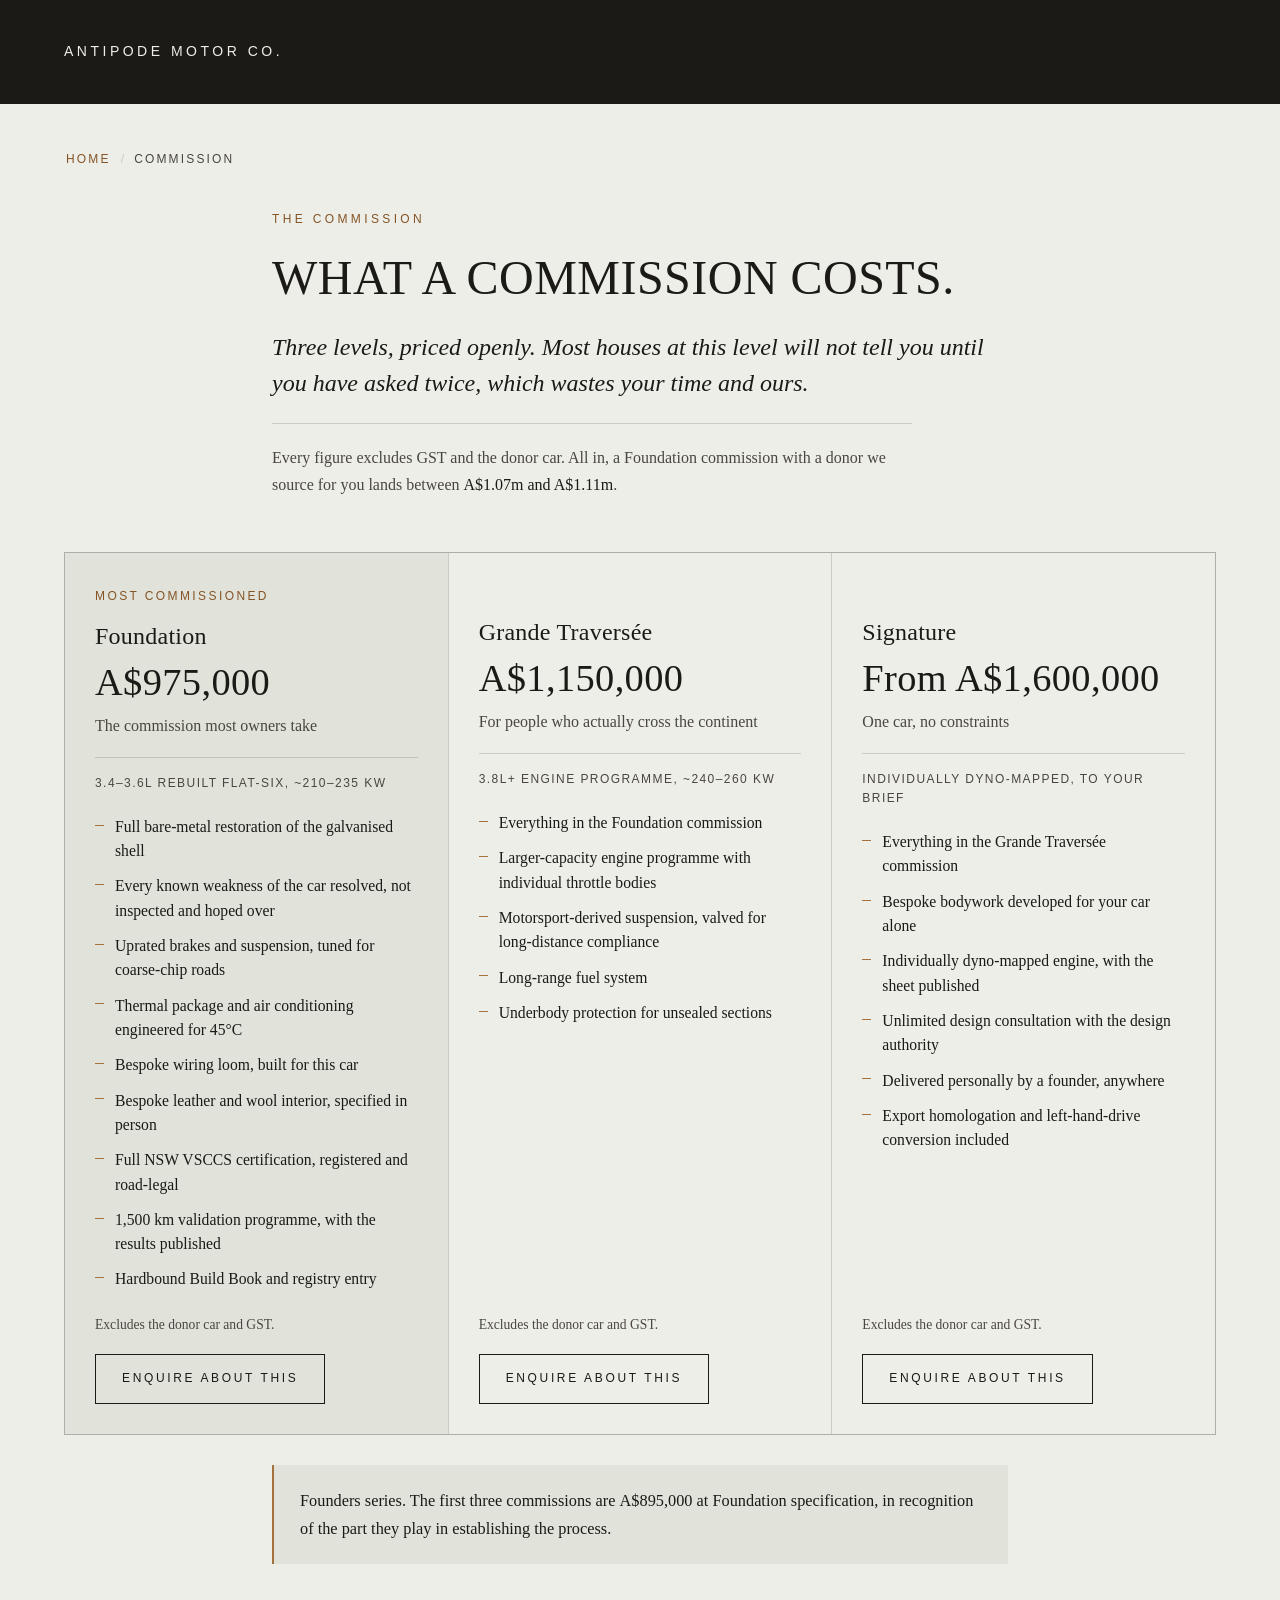
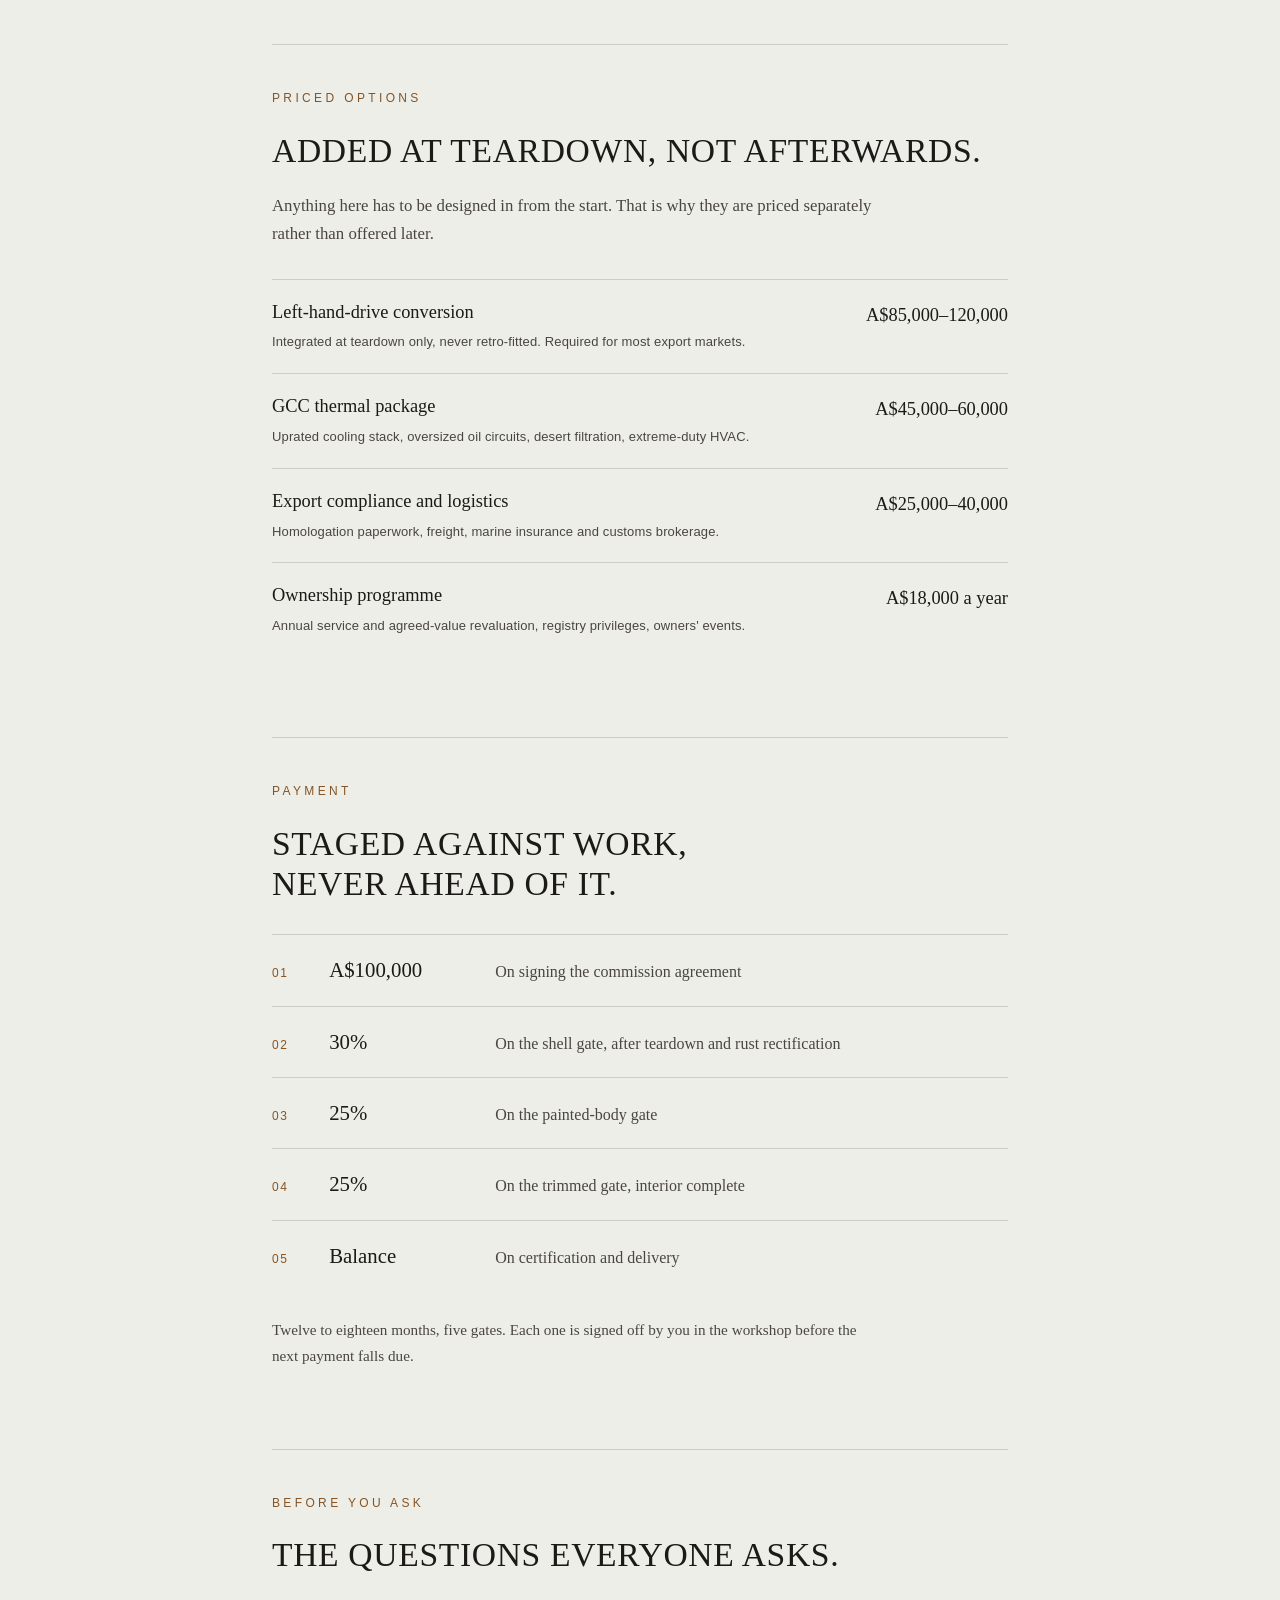
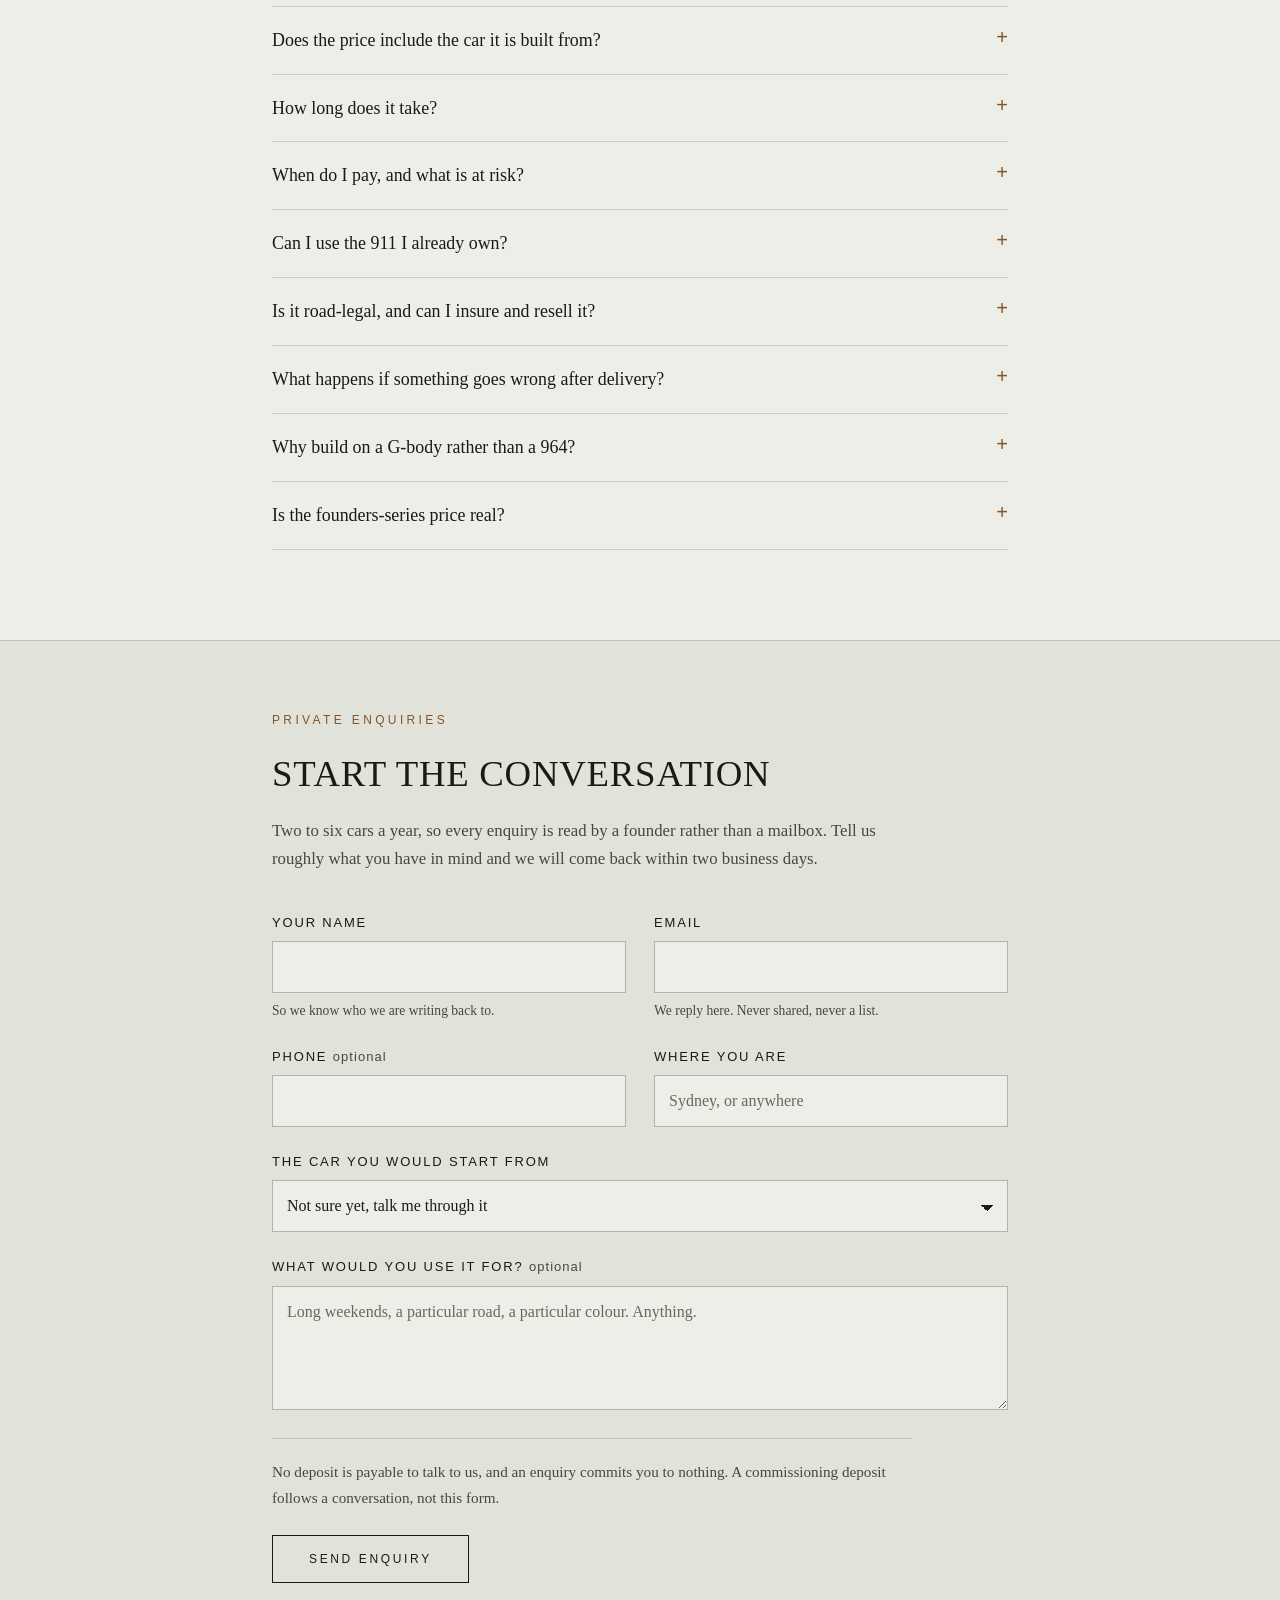
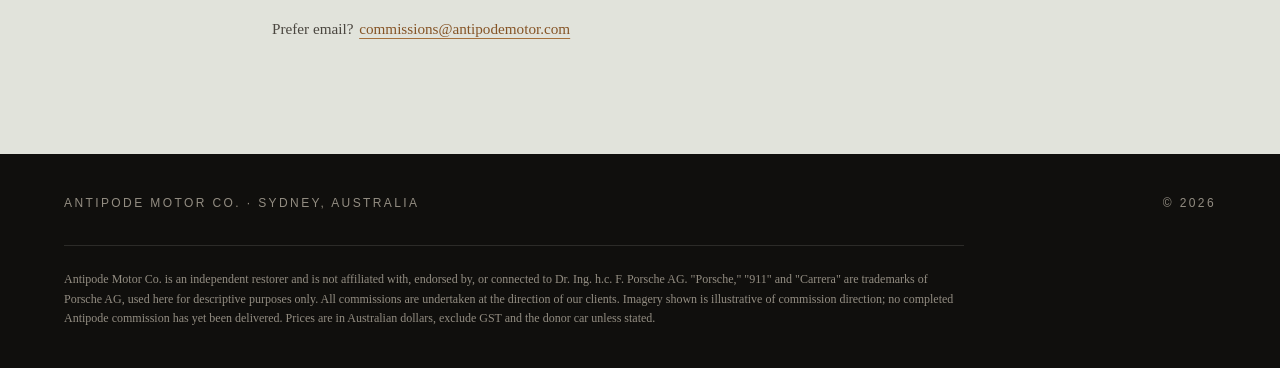
==== web/commission/index.html @ 9c120281 "Publish the full commission ladder and replace the mailto with a real form The plan's rule that "no " ====
<!DOCTYPE html>
<!-- Generated by web/build-pages.py. Edit web/pages_commission.py, not here. -->
<html lang="en-AU">
  <head>
    <meta charset="utf-8" />
    <meta name="viewport" content="width=device-width, initial-scale=1" />
    <title>Commission Pricing, from A$975,000 | Antipode Motor Co.</title>
    <meta name="description" content="What an air-cooled 911 commission costs, in full: three levels from A$975,000 to A$1.6m ex-donor, priced options, payment stages and timeline." />
    <link rel="canonical" href="/commission/" />
    <meta name="theme-color" content="#edeee8" />

    <meta property="og:type" content="article" />
    <meta property="og:site_name" content="Antipode Motor Co." />
    <meta property="og:locale" content="en_AU" />
    <meta property="og:title" content="What an Antipode commission costs" />
    <meta property="og:description" content="What an air-cooled 911 commission costs, in full: three levels from A$975,000 to A$1.6m ex-donor, priced options, payment stages and timeline." />
    <meta property="og:image" content="/assets/og/antipode-og.jpg" />
    <meta property="og:image:width" content="1200" />
    <meta property="og:image:height" content="630" />
    <meta name="twitter:card" content="summary_large_image" />
    <meta name="twitter:title" content="What an Antipode commission costs" />
    <meta name="twitter:description" content="What an air-cooled 911 commission costs, in full: three levels from A$975,000 to A$1.6m ex-donor, priced options, payment stages and timeline." />
    <meta name="twitter:image" content="/assets/og/antipode-og.jpg" />
    <link
      rel="icon"
      href="data:image/svg+xml,%3Csvg xmlns='http://www.w3.org/2000/svg' viewBox='0 0 32 32'%3E%3Crect width='32' height='32' fill='%231c1a17'/%3E%3Ccircle cx='16' cy='16' r='7' fill='none' stroke='%23a5713d' stroke-width='2.5'/%3E%3Ccircle cx='16' cy='16' r='2' fill='%23f4f1ea'/%3E%3C/svg%3E"
    />
    <link rel="stylesheet" href="../styles.css" />

    <script type="application/ld+json">
      {
        "@context": "https://schema.org",
        "@type": "FAQPage",
        "mainEntity": [
          {
            "@type": "Question",
            "name": "Does the price include the car it is built from?",
            "acceptedAnswer": { "@type": "Answer", "text": "No, and that is deliberate. The donor is bought in your name with your funds held in escrow and the title passes directly to you, so it never sits on our balance sheet. Budget A$90,000 to A$130,000. All in, a Foundation commission with a donor we source lands between A$1.07m and A$1.11m." }
          },
          {
            "@type": "Question",
            "name": "How long does it take?",
            "acceptedAnswer": { "@type": "Answer", "text": "Twelve to eighteen months from the commission agreement, in five stages with a signed gate at the end of each. Most of that is not assembly. It is the fabrication and engineering months, and the validation programme at the end." }
          },
          {
            "@type": "Question",
            "name": "When do I pay, and what is at risk?",
            "acceptedAnswer": { "@type": "Answer", "text": "A A$100,000 commissioning deposit on signing, then staged against milestones you sign off in the workshop. Never ahead of the work. Nothing is payable to have a conversation, and an enquiry commits you to nothing." }
          },
          {
            "@type": "Question",
            "name": "Can I use the 911 I already own?",
            "acceptedAnswer": { "@type": "Answer", "text": "Usually, and about sixty per cent of commissions start that way. We assess it against a 140-point checklist first, and the licensed certifier countersigns the inspection before anyone commits money. If the shell is beyond our rust threshold we will say so, and we will not build on it." }
          },
          {
            "@type": "Question",
            "name": "Is it road-legal, and can I insure and resell it?",
            "acceptedAnswer": { "@type": "Answer", "text": "Yes. Every car is certified under the NSW Vehicle Safety Compliance Certification Scheme by a licensed certifier, on its original shell and VIN. The certification file, dyno sheets and validation record are bound into the Build Book, which is what an insurer or a future buyer actually wants to see." }
          },
          {
            "@type": "Question",
            "name": "What happens if something goes wrong after delivery?",
            "acceptedAnswer": { "@type": "Answer", "text": "We rectify it. Australian Consumer Law guarantees cannot be contracted out of and we do not try to. Beyond that we run a service-campaign policy: if a fault turns out to be systemic across the registry, every affected car is corrected without argument." }
          },
          {
            "@type": "Question",
            "name": "Why build on a G-body rather than a 964?",
            "acceptedAnswer": { "@type": "Answer", "text": "The shell is galvanised, the supply is deep enough that we can reject cars instead of compromising, and every weakness it has is documented with a known fix. The long answer is in the Journal." }
          },
          {
            "@type": "Question",
            "name": "Is the founders-series price real?",
            "acceptedAnswer": { "@type": "Answer", "text": "Yes, for the first three commissions only, at Foundation specification. It is A$895,000 rather than A$975,000, and it reflects the part those cars play in establishing the process." }
          }
        ]
      }
    </script>
  </head>
  <body>
    <a class="skip" href="#pricing">Skip to content</a>

    <nav class="nav-solid" aria-label="Primary">
      <a class="wordmark" href="../">Antipode Motor Co.</a>
      <details class="menu">
        <summary>Menu</summary>
        <ul>
          <li><a href="../#philosophy">Philosophy</a></li>
          <li><a href="../#car">The Car</a></li>
          <li><a href="../#build">The Build</a></li>
          <li><a href="./">Journal</a></li>
          <li><a href="../commission/" aria-current="page">Commission</a></li>
        </ul>
      </details>
    </nav>

    <p class="breadcrumb"><a href="../">Home</a><span>/</span>Commission</p>

    <main id="pricing">
      <div class="listing">
        <div class="listing-head">
          <p class="eyebrow-2">The Commission</p>
          <h1>What a commission costs.</h1>
          <p class="standfirst">
            Three levels, priced openly. Most houses at this level will not tell you
            until you have asked twice, which wastes your time and ours.
          </p>
          <p class="listing-note">
            Every figure excludes GST and the donor car. All in, a Foundation
            commission with a donor we source for you lands between
            <b>A$1.07m and A$1.11m</b>.
          </p>
        </div>

        <div class="wrap-wide">
          <div class="tiers">
          <article class="tier tier--featured">
            <p class="tier-badge">Most commissioned</p>
            <h2 class="tier-name">Foundation</h2>
            <p class="tier-price">A$975,000</p>
            <p class="tier-sub">The commission most owners take</p>
            <p class="tier-engine">3.4&ndash;3.6L rebuilt flat-six, ~210&ndash;235 kW</p>
            <ul class="tier-list">
              <li>Full bare-metal restoration of the galvanised shell</li>
              <li>Every known weakness of the car resolved, not inspected and hoped over</li>
              <li>Uprated brakes and suspension, tuned for coarse-chip roads</li>
              <li>Thermal package and air conditioning engineered for 45&deg;C</li>
              <li>Bespoke wiring loom, built for this car</li>
              <li>Bespoke leather and wool interior, specified in person</li>
              <li>Full NSW VSCCS certification, registered and road-legal</li>
              <li>1,500 km validation programme, with the results published</li>
              <li>Hardbound Build Book and registry entry</li>
            </ul>
            <p class="tier-foot">Excludes the donor car and GST.</p>
            <a class="btn btn-dark tier-cta" href="#enquire">Enquire about this</a>
          </article>
          <article class="tier">
            <h2 class="tier-name">Grande Travers&eacute;e</h2>
            <p class="tier-price">A$1,150,000</p>
            <p class="tier-sub">For people who actually cross the continent</p>
            <p class="tier-engine">3.8L+ engine programme, ~240&ndash;260 kW</p>
            <ul class="tier-list">
              <li>Everything in the Foundation commission</li>
              <li>Larger-capacity engine programme with individual throttle bodies</li>
              <li>Motorsport-derived suspension, valved for long-distance compliance</li>
              <li>Long-range fuel system</li>
              <li>Underbody protection for unsealed sections</li>
            </ul>
            <p class="tier-foot">Excludes the donor car and GST.</p>
            <a class="btn btn-dark tier-cta" href="#enquire">Enquire about this</a>
          </article>
          <article class="tier">
            <h2 class="tier-name">Signature</h2>
            <p class="tier-price">From A$1,600,000</p>
            <p class="tier-sub">One car, no constraints</p>
            <p class="tier-engine">Individually dyno-mapped, to your brief</p>
            <ul class="tier-list">
              <li>Everything in the Grande Travers&eacute;e commission</li>
              <li>Bespoke bodywork developed for your car alone</li>
              <li>Individually dyno-mapped engine, with the sheet published</li>
              <li>Unlimited design consultation with the design authority</li>
              <li>Delivered personally by a founder, anywhere</li>
              <li>Export homologation and left-hand-drive conversion included</li>
            </ul>
            <p class="tier-foot">Excludes the donor car and GST.</p>
            <a class="btn btn-dark tier-cta" href="#enquire">Enquire about this</a>
          </article>
          </div>
        </div>

        <p class="founders-note">
          <b>Founders series.</b> The first three commissions are
          <b>A$895,000</b> at Foundation specification, in recognition of the part
          they play in establishing the process.
        </p>

        <section class="block">
          <p class="eyebrow-2">Priced options</p>
          <h2>Added at teardown, not afterwards.</h2>
          <p class="block-lede">
            Anything here has to be designed in from the start. That is why they
            are priced separately rather than offered later.
          </p>
          <dl class="terms-dl">
            <div>
              <dt>Left-hand-drive conversion<span class="opt-note">Integrated at teardown only, never retro-fitted. Required for most export markets.</span></dt>
              <dd>A$85,000&ndash;120,000</dd>
            </div>
            <div>
              <dt>GCC thermal package<span class="opt-note">Uprated cooling stack, oversized oil circuits, desert filtration, extreme-duty HVAC.</span></dt>
              <dd>A$45,000&ndash;60,000</dd>
            </div>
            <div>
              <dt>Export compliance and logistics<span class="opt-note">Homologation paperwork, freight, marine insurance and customs brokerage.</span></dt>
              <dd>A$25,000&ndash;40,000</dd>
            </div>
            <div>
              <dt>Ownership programme<span class="opt-note">Annual service and agreed-value revaluation, registry privileges, owners' events.</span></dt>
              <dd>A$18,000 a year</dd>
            </div>
          </dl>
        </section>

        <section class="block">
          <p class="eyebrow-2">Payment</p>
          <h2>Staged against work, never ahead of it.</h2>
          <ol class="pay-steps">
            <li><span class="pay-amt">A$100,000</span><span class="pay-when">On signing the commission agreement</span></li>
            <li><span class="pay-amt">30%</span><span class="pay-when">On the shell gate, after teardown and rust rectification</span></li>
            <li><span class="pay-amt">25%</span><span class="pay-when">On the painted-body gate</span></li>
            <li><span class="pay-amt">25%</span><span class="pay-when">On the trimmed gate, interior complete</span></li>
            <li><span class="pay-amt">Balance</span><span class="pay-when">On certification and delivery</span></li>
          </ol>
          <p class="block-note">
            Twelve to eighteen months, five gates. Each one is signed off by you
            in the workshop before the next payment falls due.
          </p>
        </section>

        <section class="block" id="faq">
          <p class="eyebrow-2">Before you ask</p>
          <h2>The questions everyone asks.</h2>
          <details class="faq">
            <summary>Does the price include the car it is built from?</summary>
            <div class="faq-body"><p>No, and that is deliberate. The donor is bought in your name with your funds held in escrow and the title passes directly to you, so it never sits on our balance sheet. Budget A$90,000 to A$130,000. All in, a Foundation commission with a donor we source lands between A$1.07m and A$1.11m.</p></div>
          </details>
          <details class="faq">
            <summary>How long does it take?</summary>
            <div class="faq-body"><p>Twelve to eighteen months from the commission agreement, in five stages with a signed gate at the end of each. Most of that is not assembly. It is the fabrication and engineering months, and the validation programme at the end.</p></div>
          </details>
          <details class="faq">
            <summary>When do I pay, and what is at risk?</summary>
            <div class="faq-body"><p>A A$100,000 commissioning deposit on signing, then staged against milestones you sign off in the workshop. Never ahead of the work. Nothing is payable to have a conversation, and an enquiry commits you to nothing.</p></div>
          </details>
          <details class="faq">
            <summary>Can I use the 911 I already own?</summary>
            <div class="faq-body"><p>Usually, and about sixty per cent of commissions start that way. We assess it against a 140-point checklist first, and the licensed certifier countersigns the inspection before anyone commits money. If the shell is beyond our rust threshold we will say so, and we will not build on it.</p></div>
          </details>
          <details class="faq">
            <summary>Is it road-legal, and can I insure and resell it?</summary>
            <div class="faq-body"><p>Yes. Every car is certified under the NSW Vehicle Safety Compliance Certification Scheme by a licensed certifier, on its original shell and VIN. The certification file, dyno sheets and validation record are bound into the Build Book, which is what an insurer or a future buyer actually wants to see.</p></div>
          </details>
          <details class="faq">
            <summary>What happens if something goes wrong after delivery?</summary>
            <div class="faq-body"><p>We rectify it. Australian Consumer Law guarantees cannot be contracted out of and we do not try to. Beyond that we run a service-campaign policy: if a fault turns out to be systemic across the registry, every affected car is corrected without argument.</p></div>
          </details>
          <details class="faq">
            <summary>Why build on a G-body rather than a 964?</summary>
            <div class="faq-body"><p>The shell is galvanised, the supply is deep enough that we can reject cars instead of compromising, and every weakness it has is documented with a known fix. The long answer is in the Journal.</p></div>
          </details>
          <details class="faq">
            <summary>Is the founders-series price real?</summary>
            <div class="faq-body"><p>Yes, for the first three commissions only, at Foundation specification. It is A$895,000 rather than A$975,000, and it reflects the part those cars play in establishing the process.</p></div>
          </details>
        </section>
      </div>

      <section class="enquiry-block" id="enquire">
        <div class="enquiry-inner">
          <p class="eyebrow-2">Private Enquiries</p>
          <h2>Start the conversation</h2>
          <p class="enquiry-lede">
            Two to six cars a year, so every enquiry is read by a founder rather
            than a mailbox. Tell us roughly what you have in mind and we will come
            back within two business days.
          </p>

          <form class="enquiry" method="post" action="#" novalidate>
            <div class="field">
              <label for="name">Your name</label>
              <input id="name" name="name" type="text" autocomplete="name" required
                     aria-describedby="name-hint" />
              <p class="hint" id="name-hint">So we know who we are writing back to.</p>
            </div>
            <div class="field">
              <label for="email">Email</label>
              <input id="email" name="email" type="email" autocomplete="email"
                     required aria-describedby="email-hint" />
              <p class="hint" id="email-hint">We reply here. Never shared, never a list.</p>
            </div>
            <div class="field">
              <label for="phone">Phone <span class="opt">optional</span></label>
              <input id="phone" name="phone" type="tel" autocomplete="tel" />
            </div>
            <div class="field">
              <label for="city">Where you are</label>
              <input id="city" name="city" type="text" autocomplete="address-level2"
                     placeholder="Sydney, or anywhere" />
            </div>
            <div class="field field--wide">
              <label for="donor">The car you would start from</label>
              <select id="donor" name="donor">
                <option value="undecided">Not sure yet, talk me through it</option>
                <option value="own">I already own a 911 to build on</option>
                <option value="source">I would like you to find one</option>
                <option value="looking">I am still deciding whether to commission</option>
              </select>
            </div>
            <div class="field field--wide">
              <label for="message">
                What would you use it for? <span class="opt">optional</span>
              </label>
              <textarea id="message" name="message" rows="4"
                        placeholder="Long weekends, a particular road, a particular colour. Anything."></textarea>
            </div>
            <p class="field--wide form-note">
              No deposit is payable to talk to us, and an enquiry commits you to
              nothing. A commissioning deposit follows a conversation, not this form.
            </p>
            <div class="field--wide">
              <button class="btn btn-dark" type="submit">Send enquiry</button>
              <p class="alt-contact">
                Prefer email? <a href="mailto:commissions@antipodemotor.com">commissions@antipodemotor.com</a>
              </p>
            </div>
          </form>
        </div>
      </section>
    </main>

    <footer>
      <div class="footer-top">
        <span>Antipode Motor Co. &middot; Sydney, Australia</span>
        <span>&copy; 2026</span>
      </div>
      <p class="disclaimer">Antipode Motor Co. is an independent restorer and is not affiliated with, endorsed by, or connected to Dr. Ing. h.c. F. Porsche AG. &quot;Porsche,&quot; &quot;911&quot; and &quot;Carrera&quot; are trademarks of Porsche AG, used here for descriptive purposes only. All commissions are undertaken at the direction of our clients. Imagery shown is illustrative of commission direction; no completed Antipode commission has yet been delivered. Prices are in Australian dollars, exclude GST and the donor car unless stated.</p>
    </footer>
  </body>
</html>
---- web/styles.css ----
/* ==========================================================================
   Antipode Motor Co. — brand site
   Creative direction: cinematic and editorial. Paper ground, ink text, a single
   ochre rule. No spec sheets, no price tables, no transactional language.
   Serif throughout for reading, grotesque for labels only.
   No external fonts, no frameworks, no carousels.

   Extracted from the inline <style> in the supplied direction, with responsive,
   accessibility and motion handling added. Design values are unchanged.
   ========================================================================== */

:root {
  --ink: #1c1a17;          /* unchanged */
  --ochre: #a5713d;        /* unchanged: rules, graphics, non-text marks */

  /* Ground moved off warm cream to a cooler bone. Same value family, the
     yellow pulled out and a faint green-grey left in its place, so the warm
     ochre now sits against a cool neutral instead of disappearing into it.
     Warmer-stone alternative, if that direction is preferred instead:
       --paper: #EFE9DF;  --stone: #E4DCCE; */
  --paper: #edeee8;
  --stone: #e1e3db;

  /* Ochre fails WCAG AA as text on either ground (3.7:1 at 12px). This is the
     same hue carried darker, for text only. Measured 5.46:1 on paper,
     4.92:1 on stone. The brand ochre above is untouched and still carries
     every rule and graphic mark, which are exempt. */
  --ochre-ink: #855426;

  --eucalyptus: #31473b;
  --line: rgba(28, 26, 23, 0.16);
  --muted: #4a463f;

  --serif: Georgia, "Iowan Old Style", "Times New Roman", serif;
  --grotesque: "Helvetica Neue", -apple-system, BlinkMacSystemFont, Arial,
    sans-serif;

  --gutter: 5vw;
}

* {
  margin: 0;
  padding: 0;
  box-sizing: border-box;
}

html {
  -webkit-text-size-adjust: 100%;
}

@media (prefers-reduced-motion: no-preference) {
  html {
    scroll-behavior: smooth;
  }
}

body {
  font-family: var(--serif);
  background: var(--paper);
  color: var(--ink);
  line-height: 1.65;
  overflow-x: hidden;
}

img {
  display: block;
  max-width: 100%;
}

/* Keyboard users first. */
.skip {
  position: absolute;
  left: -9999px;
  top: 0;
  z-index: 100;
  background: var(--ink);
  color: var(--paper);
  padding: 0.75rem 1.25rem;
  font-family: var(--grotesque);
  font-size: 13px;
  letter-spacing: 0.08em;
}

.skip:focus {
  left: 16px;
  top: 16px;
}

:where(a, button, input, select, textarea):focus-visible {
  outline: 2px solid var(--ochre);
  outline-offset: 3px;
}

/* --- Nav ---------------------------------------------------------------- */

nav {
  position: absolute;
  top: 0;
  left: 0;
  right: 0;
  z-index: 50;
  display: flex;
  justify-content: space-between;
  align-items: center;
  gap: 24px;
  padding: 30px var(--gutter);
  background: linear-gradient(to bottom, rgba(20, 18, 15, 0.6), transparent);
}

.wordmark {
  color: #f4f1ea;
  letter-spacing: 0.25em;
  font-size: 14px;
  text-transform: uppercase;
  font-family: var(--grotesque);
  text-decoration: none;
  white-space: nowrap;
  display: inline-flex;
  align-items: center;
  min-height: 44px;
}

nav ul {
  display: flex;
  gap: 20px;                 /* was 32; the difference moves into link padding
                                so short labels still clear 44px of target */
  list-style: none;
}

nav a {
  color: #f4f1ea;
  text-decoration: none;
  font-size: 12px;
  letter-spacing: 0.2em;
  text-transform: uppercase;
  font-family: var(--grotesque);
  transition: opacity 0.3s;
}

nav ul a {
  display: inline-flex;
  align-items: center;
  justify-content: center;
  min-height: 44px;          /* the label stays 12px; the target does not */
  min-width: 44px;           /* "The Car" is only 33px of text */
  padding: 0 6px;
}

nav a:hover {
  opacity: 0.7;
}

/* Desktop: the disclosure is invisible plumbing and the list sits inline. */
.menu > summary {
  display: none;
}

.menu > ul {
  display: flex;
}

/* Phone and small tablet: the list becomes a real menu behind a labelled
   control. Previously it was display:none, i.e. no navigation at all. */
@media (max-width: 46rem) {
  .menu {
    position: relative;
  }

  .menu > summary {
    display: inline-flex;
    align-items: center;
    min-height: 44px;
    padding: 0 2px;
    color: #f4f1ea;
    font-family: var(--grotesque);
    font-size: 12px;
    letter-spacing: 0.2em;
    text-transform: uppercase;
    cursor: pointer;
    list-style: none;
  }

  .menu > summary::-webkit-details-marker {
    display: none;
  }

  .menu > summary::after {
    content: "";
    width: 7px;
    height: 7px;
    margin-left: 10px;
    border-right: 1px solid currentColor;
    border-bottom: 1px solid currentColor;
    transform: rotate(45deg) translateY(-2px);
  }

  .menu[open] > summary::after {
    transform: rotate(-135deg) translateY(-2px);
  }

  .menu > ul {
    position: absolute;
    right: 0;
    top: calc(100% + 10px);
    flex-direction: column;
    gap: 0;
    min-width: 12rem;
    padding: 6px 0;
    background: rgba(16, 15, 13, 0.96);
    border: 1px solid rgba(244, 241, 234, 0.16);
  }

  .menu > ul a {
    display: flex;
    align-items: center;
    min-height: 48px;
    padding: 0 20px;
    width: 100%;
  }

  .menu > ul li + li a {
    border-top: 1px solid rgba(244, 241, 234, 0.1);
  }
}

/* --- Hero --------------------------------------------------------------- */

.hero {
  position: relative;
  min-height: min(100svh, 900px);
  display: flex;
  align-items: center;
  isolation: isolate;
}

.hero picture,
.hero img {
  position: absolute;
  inset: 0;
  width: 100%;
  height: 100%;
  z-index: -2;
}

.hero img {
  object-fit: cover;
  object-position: center 60%;
}

/* Bottom gradient as supplied, plus a soft left wash. Hero images get swapped;
   the wash means the copy keeps its contrast whichever one is in place. */
.hero::after {
  content: "";
  position: absolute;
  inset: 0;
  z-index: -1;
  background: linear-gradient(
      to top,
      rgba(15, 13, 10, 0.85),
      rgba(15, 13, 10, 0.1) 60%
    ),
    linear-gradient(
      to right,
      rgba(15, 13, 10, 0.5) 0%,
      rgba(15, 13, 10, 0.12) 42%,
      transparent 70%
    );
}

.hero-copy .eyebrow,
.hero-copy h1,
.hero-copy p {
  text-shadow: 0 1px 16px rgba(15, 13, 10, 0.55);
}

.hero-copy {
  position: relative;
  z-index: 2;
  padding: 0 var(--gutter);
  color: #f4f1ea;
  max-width: 800px;
  margin-top: 15vh;
}

.eyebrow {
  font-family: var(--grotesque);
  font-size: 12px;
  letter-spacing: 0.28em;
  text-transform: uppercase;
  color: #e2d4b4;            /* lifted for contrast over the hero photograph */
  margin-bottom: 24px;
}

h1 {
  font-size: clamp(38px, 5vw, 64px);
  line-height: 1.1;
  font-weight: 400;
  letter-spacing: 0.02em;
  text-wrap: balance;
}

h2 {
  font-size: clamp(28px, 4vw, 42px);
  font-weight: 400;
  line-height: 1.2;
  letter-spacing: 0.02em;
  text-transform: uppercase;
  text-wrap: balance;
}

h3 {
  font-size: 20px;
  font-weight: 400;
  margin-bottom: 12px;
}

.hero-copy p {
  margin-top: 24px;
  font-size: 20px;
  color: #efe8da;
  max-width: 580px;
}

/* --- Buttons ------------------------------------------------------------ */

.btn {
  display: inline-block;
  margin-top: 40px;
  padding: 16px 36px;
  border: 1px solid rgba(244, 241, 234, 0.6);
  color: #f4f1ea;
  text-decoration: none;
  font-family: var(--grotesque);
  font-size: 12px;
  letter-spacing: 0.22em;
  text-transform: uppercase;
  transition: 0.4s ease;
  min-height: 48px;          /* comfortable target on touch */
  display: inline-flex;
  align-items: center;
}

.btn:hover {
  background: #f4f1ea;
  color: var(--ink);
}

.btn.btn-dark {
  border-color: var(--ink);
  color: var(--ink);
}

.btn.btn-dark:hover {
  background: var(--ink);
  color: var(--paper);
}

/* --- Sections ----------------------------------------------------------- */

section {
  padding: 120px var(--gutter);
}

.wrap {
  max-width: 1200px;
  margin: 0 auto;
}

@media (max-width: 40rem) {
  section {
    padding: 80px var(--gutter);
  }
  /* A fixed 70vh crop on a 16:9 render squeezes the car into a letterbox on a
     phone. Aspect ratio keeps the composition intact instead. */
  .full-image {
    height: auto;
    aspect-ratio: 16 / 10;
  }
  .gallery,
  .details-grid,
  .gallery figcaption {
    left: 14px;
    bottom: 14px;
  }
  .hero-copy {
    margin-top: 0;
  }
  .hero {
    align-items: flex-end;
    padding-bottom: 12vh;
  }
  .hero-copy p {
    font-size: 18px;
  }
  .btn {
    margin-top: 32px;
    padding: 16px 26px;
  }
}

@media (max-width: 30rem) {
  section {
    padding: 64px var(--gutter);
  }
  .cta-section {
    padding: 96px var(--gutter);
  }
  footer {
    padding: 32px var(--gutter);
  }
}

/* --- Pillars ------------------------------------------------------------ */

/* --- Imagery ------------------------------------------------------------ */

.full-image {
  width: 100%;
  height: 70vh;
  object-fit: cover;
  display: block;
  margin: 0;
}

.gallery {
  display: grid;
  grid-template-columns: repeat(12, 1fr);
  gap: 20px;
  max-width: 1200px;
  margin: 0 auto;
}

.gallery figure {
  position: relative;
  overflow: hidden;
  margin: 0;
}

.gallery img {
  width: 100%;
  height: 100%;
  object-fit: cover;
  display: block;
}

.g-wide {
  grid-column: span 12;
  aspect-ratio: 21 / 9;
}

.g-half {
  grid-column: span 6;
  aspect-ratio: 4 / 3;
}

@media (max-width: 820px) {
  .g-half {
    grid-column: span 12;
  }
  .g-wide {
    aspect-ratio: 16 / 9;
  }
}

.gallery figcaption {
  position: absolute;
  left: 30px;
  bottom: 30px;
  color: #f4f1ea;
  font-family: var(--grotesque);
  font-size: 12px;
  letter-spacing: 0.2em;
  text-transform: uppercase;
  /* Captions sit on photography, so they carry their own scrim rather than
     relying on whatever happens to be behind them. */
  padding: 6px 10px;
  background: rgba(15, 13, 10, 0.55);
  backdrop-filter: blur(2px);
}

.details-grid {
  display: grid;
  grid-template-columns: 7fr 5fr;
  gap: 20px;
  max-width: 1200px;
  margin: 60px auto 0;
}

.details-grid img {
  width: 100%;
  height: 100%;
  object-fit: cover;
  display: block;
  aspect-ratio: 3 / 2;
}

@media (max-width: 820px) {
  .details-grid {
    grid-template-columns: 1fr;
  }
}

/* --- Process ------------------------------------------------------------ */

/* --- Closing CTA -------------------------------------------------------- */

.cta-section {
  background: var(--ink);
  color: var(--paper);
  text-align: center;
  padding: 140px var(--gutter);
}

.cta-section h2 {
  color: var(--paper);
}

/* --- Footer ------------------------------------------------------------- */

footer {
  padding: 40px var(--gutter);
  background: #100f0d;
  color: #938d82;            /* was #6a665d: 3.1:1 on the footer ground */
  font-family: var(--grotesque);
  font-size: 12px;
  letter-spacing: 0.2em;
  text-transform: uppercase;
}

.footer-top {
  display: flex;
  justify-content: space-between;
  flex-wrap: wrap;
  gap: 16px;
}

/* The non-affiliation notice is not decorative. It reads in sentence case at a
   legible size, because it has to actually be read. */
.disclaimer {
  margin-top: 32px;
  padding-top: 24px;
  border-top: 1px solid rgba(244, 241, 234, 0.12);
  font-family: var(--serif);
  font-size: 12px;
  line-height: 1.6;
  letter-spacing: 0;
  text-transform: none;
  color: #938d82;
  max-width: 900px;
}

@media print {
  nav,
  .hero picture {
    display: none;
  }
  body {
    background: #fff;
    color: #000;
  }
}

/* --- Copy blocks -------------------------------------------------------- */

/* Cherry-picked from the v4 concept. The copy carries deliberate line breaks as
   part of its rhythm, so it is authored with real newlines and rendered with
   pre-line. This replaces a <br><br> plus empty-span arrangement that needed a
   media query to undo itself on narrow screens. */
.verse {
  margin-top: 34px;
  font-size: clamp(1rem, 0.95rem + 0.3vw, 1.15rem);
  line-height: 1.7;
  color: var(--muted);
  white-space: pre-line;
  max-width: 40rem;
}

.verse strong {
  color: var(--ink);
  font-weight: 400;
}

/* Below the measure the authored breaks fight the natural wrap, so they are
   collapsed and only the blank lines between stanzas survive. */
@media (max-width: 34rem) {
  .verse {
    white-space: normal;
  }
  .verse strong {
    display: block;
    margin-top: 1.1em;
  }
}

.wrap {
  max-width: 52rem;
  margin: 0 auto;
}

.wrap-wide {
  max-width: 75rem;
  margin: 0 auto;
}

.eyebrow-2 {
  font-family: var(--grotesque);
  font-size: 12px;
  font-weight: 500;
  letter-spacing: 0.28em;
  text-transform: uppercase;
  color: var(--ochre-ink);
  margin-bottom: 22px;
}

/* --- Hero, three beats -------------------------------------------------- */

.hero-sub {
  margin-top: 24px;
  font-family: var(--serif);
  font-style: italic;
  font-size: clamp(1.15rem, 1rem + 0.9vw, 1.6rem);
  line-height: 1.35;
  color: #efe9da;
  max-width: 30rem;
}

.hero-body {
  margin-top: 16px;
  font-size: 1rem;
  line-height: 1.7;
  color: #ded8c9;
  max-width: 32rem;
}

.hero-sub,
.hero-body {
  text-shadow: 0 1px 16px rgba(15, 13, 10, 0.55);
}

/* --- Principles --------------------------------------------------------- */

.principles {
  display: grid;
  grid-template-columns: repeat(auto-fit, minmax(17rem, 1fr));
  gap: 1px;
  background: var(--line);
  border: 1px solid var(--line);
  margin-top: 70px;
}

.principle {
  background: var(--paper);
  padding: 42px 34px;
}

.principle h3 {
  font-family: var(--serif);
  font-size: 1.3rem;
  margin-bottom: 12px;
}

.principle p {
  font-size: 0.95rem;
  color: var(--muted);
  line-height: 1.7;
}

/* --- Two-up image pair --------------------------------------------------- */

.two-col {
  display: grid;
  grid-template-columns: 1fr 1fr;
  gap: 20px;
  max-width: 75rem;
  margin: 58px auto 0;
}

.two-col img {
  width: 100%;
  height: 100%;
  object-fit: cover;
  aspect-ratio: 4 / 3;
}

@media (max-width: 820px) {
  .two-col {
    grid-template-columns: 1fr;
    gap: 12px;
  }
  .two-col img {
    aspect-ratio: 16 / 10;
  }
}

/* --- Wide plate inside a section ---------------------------------------- */

.plate-wide {
  width: 100%;
  max-width: 75rem;
  margin: 60px auto 0;
  aspect-ratio: 16 / 8.5;
  object-fit: cover;
}

/* --- Spec band as a definition list ------------------------------------- */

.band {
  display: grid;
  grid-template-columns: repeat(auto-fit, minmax(14rem, 1fr));
  max-width: 68rem;
  margin: 76px auto 0;
  border-top: 1px solid var(--line);
}

.band > div {
  padding: 30px 22px 0;
}

.band dt {
  font-family: var(--grotesque);
  font-size: 12px;
  font-weight: 500;
  letter-spacing: 0.26em;
  text-transform: uppercase;
  margin-bottom: 10px;
}

.band dd {
  margin: 0;
  font-size: 0.95rem;
  color: var(--muted);
}

/* --- Commissioning steps ------------------------------------------------ */

.steps {
  max-width: 52rem;
  margin: 60px auto 0;
  list-style: none;
  padding: 0;
}

.steps li {
  display: grid;
  grid-template-columns: 4rem minmax(9rem, 12rem) minmax(0, 1fr);
  gap: 26px;
  align-items: baseline;
  padding: 24px 0;
  border-bottom: 1px solid var(--line);
}

.steps li:first-child {
  border-top: 1px solid var(--line);
}

.step-n {
  font-family: var(--grotesque);
  font-size: 12px;
  letter-spacing: 0.22em;
  color: var(--ochre-ink);
  font-variant-numeric: tabular-nums;
}

.steps h3 {
  font-family: var(--grotesque);
  font-size: 12px;
  font-weight: 500;
  letter-spacing: 0.22em;
  text-transform: uppercase;
  margin: 0;
}

.steps p {
  font-size: 0.95rem;
  color: var(--muted);
}

@media (max-width: 46rem) {
  .steps li {
    grid-template-columns: 3rem minmax(0, 1fr);
    gap: 6px 18px;
  }
  .steps p {
    grid-column: 2;
  }
}

/* --- Commission terms --------------------------------------------------- */

/* Figures, not a price grid: the plan's client-facing position is one numbered
   commission, so this reads as terms rather than as tiers to choose between. */
.terms {
  max-width: 52rem;
  margin: 84px auto 0;
  padding-top: 44px;
  border-top: 1px solid var(--line);
}

.terms dl {
  margin: 0;
  display: grid;
  gap: 0;
}

.terms dl > div {
  display: grid;
  grid-template-columns: minmax(10rem, 15rem) minmax(0, 1fr);
  gap: 8px 30px;
  padding: 18px 0;
  border-bottom: 1px solid var(--line);
}

.terms dt {
  font-family: var(--grotesque);
  font-size: 12px;
  font-weight: 500;
  letter-spacing: 0.18em;
  text-transform: uppercase;
  color: var(--muted);
  padding-top: 0.3em;
}

.terms dd {
  margin: 0;
  font-size: 1.05rem;
  line-height: 1.6;
}

.terms dd b {
  font-weight: 400;
  font-family: var(--serif);
  font-size: 1.2rem;
  font-variant-numeric: tabular-nums;
}

.terms-note {
  margin-top: 26px;
  font-size: 0.9rem;
  color: var(--muted);
}

@media (max-width: 40rem) {
  .terms dl > div {
    grid-template-columns: minmax(0, 1fr);
    gap: 4px;
  }
}

/* --- Journal ------------------------------------------------------------ */

.journal-grid {
  display: grid;
  grid-template-columns: repeat(auto-fit, minmax(17rem, 1fr));
  gap: 1px;
  background: var(--line);
  border: 1px solid var(--line);
  margin-top: 54px;
}

.j-card {
  background: var(--paper);
  padding: 38px 32px;
  display: flex;
  flex-direction: column;
}

.j-no {
  font-family: var(--grotesque);
  font-size: 12px;
  letter-spacing: 0.26em;
  color: var(--ochre-ink);
  font-variant-numeric: tabular-nums;
}

.j-card :is(h2, h3) {
  font-family: var(--serif);
  font-size: 1.3rem;
  font-weight: 400;
  line-height: 1.3;
  letter-spacing: 0.01em;
  text-transform: none;
  margin: 15px 0 12px;
}

.j-card p {
  font-size: 0.95rem;
  color: var(--muted);
  line-height: 1.7;
}

.j-tag {
  margin-top: auto;
  padding-top: 22px;
  font-family: var(--grotesque);
  font-size: 12px;
  letter-spacing: 0.2em;
  text-transform: uppercase;
  color: var(--muted);
}

/* --- Closing --------------------------------------------------------- */

/* The closing section inverts to ink. .verse sets a dark body colour for the
   light grounds, which would be all but invisible here, so it is re-set rather
   than inherited. Same for the ochre eyebrow, which needs lifting on ink. */
.cta-section .verse {
  margin-inline: auto;
  text-align: center;
  color: #cfc9bc;
}

.cta-section .verse strong {
  color: var(--paper);
}

.cta-section .eyebrow-2 {
  color: #cf8b52;
}

/* ==========================================================================
   Journal — listing and article pages
   Same tokens, same type roles. Nothing new is introduced here; the article
   measure is tighter than the home page's because this is long-form reading.
   ========================================================================== */

/* --- Sub-page header ---------------------------------------------------- */

/* The home page nav sits over a photograph. Journal pages have no hero, so the
   same bar needs its own ground rather than a gradient over nothing. */
.nav-solid {
  position: static;
  background: var(--ink);
}

.nav-solid .wordmark,
.nav-solid nav a,
.nav-solid .menu > summary {
  color: var(--paper);
}

.breadcrumb {
  padding: 34px var(--gutter) 0;
  font-family: var(--grotesque);
  font-size: 12px;
  letter-spacing: 0.18em;
  text-transform: uppercase;
  color: var(--muted);
}

.breadcrumb {
  /* The links inside need 44px of height; the bar keeps its visual weight by
     pulling the extra padding back out again. */
  margin-bottom: -12px;
}

.breadcrumb a {
  color: var(--ochre-ink);
  text-decoration: none;
  border-bottom: 1px solid transparent;
  display: inline-flex;
  align-items: center;
  min-height: 44px;
  padding-inline: 2px;
}

.breadcrumb a:hover {
  border-bottom-color: var(--ochre-ink);
}

.breadcrumb span {
  padding: 0 8px;
  color: var(--line);
}

/* --- Article ------------------------------------------------------------ */

.article {
  padding: 44px var(--gutter) 0;
}

.article-head {
  max-width: 46rem;
  margin: 0 auto;
}

.article-meta {
  display: flex;
  flex-wrap: wrap;
  gap: 10px 18px;
  align-items: baseline;
  font-family: var(--grotesque);
  font-size: 12px;
  font-weight: 500;
  letter-spacing: 0.22em;
  text-transform: uppercase;
  color: var(--ochre-ink);
  margin-bottom: 22px;
}

.article-meta .dot {
  color: var(--muted);
}

.article-meta .read {
  color: var(--muted);
  letter-spacing: 0.16em;
}

.article h1 {
  font-size: clamp(2rem, 1.4rem + 2.4vw, 3.2rem);
  line-height: 1.12;
  letter-spacing: 0;
}

/* The standfirst carries the promise. It is the line that decides whether the
   article gets read, so it sits larger than body and in the serif italic. */
.standfirst {
  margin-top: 24px;
  font-family: var(--serif);
  font-style: italic;
  font-size: clamp(1.2rem, 1.05rem + 0.6vw, 1.5rem);
  line-height: 1.5;
  color: var(--ink);
}

.article-figure {
  max-width: 75rem;
  margin: 48px auto 0;
}

.article-figure img {
  width: 100%;
  aspect-ratio: 16 / 9;
  object-fit: cover;
}

.article-figure figcaption {
  margin-top: 12px;
  font-family: var(--grotesque);
  font-size: 12px;
  letter-spacing: 0.16em;
  text-transform: uppercase;
  color: var(--muted);
}

.article-body {
  max-width: 38rem;
  margin: 0 auto;
  padding-block: 56px 0;
}

.article-body > * + * {
  margin-top: 1.35em;
}

.article-body p {
  font-size: clamp(1.02rem, 0.98rem + 0.2vw, 1.15rem);
  line-height: 1.78;
  color: #302c26;
}

.article-body h2 {
  font-size: clamp(1.5rem, 1.3rem + 0.9vw, 2rem);
  text-transform: none;
  letter-spacing: 0;
  margin-top: 2.4em;
}

.article-body h3 {
  font-family: var(--grotesque);
  font-size: 12px;
  font-weight: 500;
  letter-spacing: 0.22em;
  text-transform: uppercase;
  color: var(--ochre-ink);
  margin-top: 2.2em;
}

.article-body ul,
.article-body ol {
  padding-left: 1.15rem;
  color: #302c26;
}

.article-body li {
  font-size: clamp(1.02rem, 0.98rem + 0.2vw, 1.15rem);
  line-height: 1.7;
  margin-top: 0.6em;
}

.article-body li::marker {
  color: var(--ochre-ink);
}

.article-body strong {
  font-weight: 400;
  border-bottom: 1px solid var(--ochre);
}

.pull {
  margin-top: 2.4em;
  padding-left: 1.4rem;
  border-left: 2px solid var(--ochre);
  font-family: var(--serif);
  font-size: clamp(1.25rem, 1.1rem + 0.7vw, 1.6rem);
  line-height: 1.45;
}

/* --- Fact panel --------------------------------------------------------- */

/* Long-form loses skimmers. The panel gives them the numbers without reading
   the prose, and it is the same definition-list pattern as commission terms. */
.facts {
  margin-top: 2.6em;
  padding: 30px 28px;
  background: var(--stone);
}

.facts .facts-title {
  font-family: var(--grotesque);
  font-size: 12px;
  font-weight: 500;
  letter-spacing: 0.22em;
  text-transform: uppercase;
  color: var(--muted);
  margin-bottom: 18px;
}

.facts dl {
  margin: 0;
  display: grid;
  gap: 0;
}

.facts dl > div {
  display: grid;
  grid-template-columns: minmax(0, 1fr) auto;
  gap: 6px 20px;
  align-items: baseline;
  padding: 11px 0;
  border-top: 1px solid var(--line);
}

.facts dl > div:first-child {
  border-top: 0;
}

.facts dt {
  font-size: 0.95rem;
  color: var(--muted);
}

.facts dd {
  margin: 0;
  font-family: var(--serif);
  font-size: 1.1rem;
  text-align: right;
  font-variant-numeric: tabular-nums;
}

/* --- In-article prompt -------------------------------------------------- */

/* One soft prompt mid-article. Not a banner: a line of type and a link, so it
   reads as an aside rather than an interruption. */
.aside-cta {
  margin-top: 2.6em;
  padding: 24px 0;
  border-top: 1px solid var(--line);
  border-bottom: 1px solid var(--line);
}

.aside-cta p {
  font-family: var(--serif);
  font-size: 1.1rem;
  line-height: 1.6;
}

.aside-cta a {
  color: var(--ochre-ink);
  text-decoration: none;
  border-bottom: 1px solid var(--ochre);
  display: inline-flex;
  align-items: center;
  min-height: 44px;
}

/* --- Closing conversion block ------------------------------------------ */

.article-close {
  margin-top: 84px;
  background: var(--ink);
  color: var(--paper);
  padding: clamp(3.5rem, 8vh, 6rem) var(--gutter);
  text-align: center;
}

.article-close .inner {
  max-width: 40rem;
  margin: 0 auto;
}

.article-close .eyebrow-2 {
  color: #cf8b52;
}

.article-close h2 {
  color: var(--paper);
  font-size: clamp(1.6rem, 1.3rem + 1.4vw, 2.4rem);
}

.article-close p {
  margin-top: 20px;
  color: #cfc9bc;
  font-size: 1.05rem;
  line-height: 1.7;
}

.article-close .price-line {
  margin-top: 26px;
  font-family: var(--serif);
  font-size: 1.15rem;
  color: var(--paper);
}

.article-close .fineprint {
  margin-top: 14px;
  font-size: 0.85rem;
  color: #9c968a;
}

/* --- Related ------------------------------------------------------------ */

.related {
  padding: clamp(3.5rem, 8vh, 6rem) var(--gutter);
}

.related-head {
  max-width: 75rem;
  margin: 0 auto 34px;
}

/* --- Journal listing ---------------------------------------------------- */

.listing {
  padding: 40px var(--gutter) 0;
}

.listing-head {
  max-width: 46rem;
  margin: 0 auto 54px;
}

.listing-head h1 {
  font-size: clamp(2rem, 1.5rem + 2.2vw, 3rem);
  text-transform: uppercase;
  letter-spacing: 0.01em;
}

/* Cards become links on the listing and in Related, so the whole card is the
   target rather than the headline alone. */
a.j-card {
  text-decoration: none;
  color: inherit;
  transition: background-color 0.25s ease;
}

a.j-card:hover {
  background: var(--stone);
}

a.j-card :is(h2, h3) {
  text-decoration: underline;
  text-decoration-color: var(--line);
  text-underline-offset: 3px;
}

a.j-card:hover :is(h2, h3) {
  text-decoration-color: var(--ochre);
}

.j-card .j-more {
  margin-top: 14px;
  font-family: var(--grotesque);
  font-size: 12px;
  letter-spacing: 0.2em;
  text-transform: uppercase;
  color: var(--ochre-ink);
}

.journal-lede {
  margin-top: 20px;
  max-width: 38rem;
  font-size: 1.05rem;
  line-height: 1.7;
  color: var(--muted);
}

.journal-lede a {
  color: var(--ochre-ink);
  display: inline-block;
  padding: 13px 2px;
  text-decoration: underline;
  text-decoration-color: var(--ochre);
  text-decoration-thickness: 1px;
  text-underline-offset: 4px;
}

/* --- Commission page: the published ladder ------------------------------- */

/* The plan kept the Stack A/B/C ladder internal and published nothing. That is
   overruled (decisions/ADR-0007), so this page has to do the job a price page
   does: answer the number, then answer the objection that follows it, in that
   order. The tiers are cards because they are a choice; the terms below them
   are lists because they are not. */

.listing-note {
  margin-top: 22px;
  padding-top: 20px;
  border-top: 1px solid var(--line);
  font-size: 1rem;
  line-height: 1.7;
  color: var(--muted);
  max-width: 40rem;
}

.listing-note b {
  font-weight: 400;
  color: var(--ink);
  font-variant-numeric: tabular-nums;
}

.tiers {
  display: grid;
  grid-template-columns: repeat(3, minmax(0, 1fr));
  gap: 1px;                    /* hairlines between cards, not around them */
  background: var(--line);
  border: 1px solid var(--line);
}

/* Cards are equal-height columns so the price line and the button line up
   across all three regardless of how long each inclusion list runs. */
.tier {
  display: flex;
  flex-direction: column;
  background: var(--paper);
  padding: 34px 30px 30px;
}

.tier--featured {
  background: var(--stone);
}

.tier-badge {
  font-family: var(--grotesque);
  font-size: 12px;
  font-weight: 500;
  letter-spacing: 0.2em;
  text-transform: uppercase;
  color: var(--ochre-ink);
  margin-bottom: 14px;
}

/* Every card reserves the badge's height so the three headings stay on one
   optical line even though only one card carries a badge. */
.tier:not(.tier--featured) .tier-name {
  margin-top: 30px;
}

/* An h2 so the ladder sits one level under the page h1 rather than skipping to
   h3. The global h2 is uppercase display type, which is wrong at card scale. */
.tier-name {
  font-family: var(--serif);
  font-size: 1.5rem;
  font-weight: 400;
  letter-spacing: 0.01em;
  text-transform: none;
  line-height: 1.25;
  margin-bottom: 10px;
}

.tier-price {
  font-family: var(--serif);
  font-size: clamp(1.9rem, 1.5rem + 1.2vw, 2.4rem);
  line-height: 1.1;
  font-variant-numeric: tabular-nums;
  letter-spacing: 0.01em;
}

.tier-sub {
  margin-top: 10px;
  font-size: 1rem;
  line-height: 1.6;
  color: var(--muted);
}

.tier-engine {
  margin-top: 18px;
  padding-top: 16px;
  border-top: 1px solid var(--line);
  font-family: var(--grotesque);
  font-size: 12px;
  letter-spacing: 0.12em;
  text-transform: uppercase;
  line-height: 1.6;
  color: var(--muted);
}

.tier-list {
  margin: 22px 0 0;
  padding: 0;
  list-style: none;
  display: grid;
  gap: 11px;
}

.tier-list li {
  position: relative;
  padding-left: 20px;
  font-size: 0.98rem;
  line-height: 1.55;
}

.tier-list li::before {
  content: "";
  position: absolute;
  left: 0;
  top: 0.62em;
  width: 9px;
  height: 1px;
  background: var(--ochre);
}

.tier-foot {
  margin-top: auto;
  padding-top: 22px;
  font-size: 0.85rem;
  color: var(--muted);
}

.tier-cta {
  margin-top: 18px;
  align-self: start;
  padding: 14px 26px;
}

.founders-note {
  max-width: 46rem;
  margin: 30px auto 0;
  padding: 22px 26px;
  background: var(--stone);
  border-left: 2px solid var(--ochre);
  font-size: 1.02rem;
  line-height: 1.7;
}

.founders-note b {
  font-weight: 400;
  font-family: var(--serif);
  font-variant-numeric: tabular-nums;
}

@media (max-width: 62rem) {
  .tiers {
    grid-template-columns: minmax(0, 1fr);
  }

  /* Once stacked there is no optical line to hold, so drop the reserved space. */
  .tier:not(.tier--featured) .tier-name {
    margin-top: 0;
  }
}

/* --- Commission page: terms blocks -------------------------------------- */

/* section carries 120px of gutter padding globally. These are nested inside the
   page wrapper, so they reset it and separate with a rule instead. */
.block {
  max-width: 46rem;
  margin: 80px auto 0;
  padding: 44px 0 0;
  border-top: 1px solid var(--line);
}

.block h2 {
  font-size: clamp(1.6rem, 1.3rem + 1.4vw, 2.1rem);
}

.block-lede {
  margin-top: 20px;
  max-width: 38rem;
  font-size: 1.05rem;
  line-height: 1.7;
  color: var(--muted);
}

.block-note {
  margin-top: 26px;
  max-width: 38rem;
  font-size: 0.95rem;
  line-height: 1.7;
  color: var(--muted);
}

.block .terms-dl {
  margin: 30px 0 0;
  display: grid;
  gap: 0;
}

.terms-dl > div {
  display: grid;
  grid-template-columns: minmax(0, 1fr) minmax(9rem, auto);
  gap: 6px 30px;
  padding: 20px 0;
  border-bottom: 1px solid var(--line);
}

.terms-dl > div:first-child {
  border-top: 1px solid var(--line);
}

.terms-dl > div:last-child {
  border-bottom: none;
}

.terms-dl dt {
  font-family: var(--serif);
  font-size: 1.15rem;
  line-height: 1.4;
}

.opt-note {
  display: block;
  margin-top: 7px;
  font-family: var(--grotesque);
  font-size: 13px;
  letter-spacing: 0.01em;
  line-height: 1.6;
  color: var(--muted);
}

.terms-dl dd {
  margin: 0;
  font-family: var(--serif);
  font-size: 1.15rem;
  font-variant-numeric: tabular-nums;
  text-align: right;
  white-space: nowrap;
}

@media (max-width: 34rem) {
  .terms-dl > div {
    grid-template-columns: minmax(0, 1fr);
    gap: 8px;
  }

  .terms-dl dd {
    text-align: left;
    order: -1;
    font-size: 1.05rem;
    color: var(--ochre-ink);
  }
}

/* --- Commission page: payment stages ------------------------------------ */

.pay-steps {
  margin: 30px 0 0;
  padding: 0;
  list-style: none;
  counter-reset: pay;
  display: grid;
  gap: 0;
}

.pay-steps li {
  counter-increment: pay;
  display: grid;
  grid-template-columns: 2.2rem minmax(6rem, 9rem) minmax(0, 1fr);
  align-items: baseline;
  gap: 8px 22px;
  padding: 18px 0;
  border-bottom: 1px solid var(--line);
}

.pay-steps li:first-child {
  border-top: 1px solid var(--line);
}

.pay-steps li:last-child {
  border-bottom: none;
}

.pay-steps li::before {
  content: counter(pay, decimal-leading-zero);
  font-family: var(--grotesque);
  font-size: 12px;
  letter-spacing: 0.14em;
  color: var(--ochre-ink);
}

.pay-amt {
  font-family: var(--serif);
  font-size: 1.3rem;
  font-variant-numeric: tabular-nums;
}

.pay-when {
  font-size: 1rem;
  line-height: 1.6;
  color: var(--muted);
}

@media (max-width: 34rem) {
  .pay-steps li {
    grid-template-columns: 2.2rem minmax(0, 1fr);
  }

  .pay-when {
    grid-column: 2;
  }
}

/* --- Commission page: objection handling -------------------------------- */

/* Answers are collapsed because the questions themselves are the skim path: a
   reader with one specific worry should be able to find it without reading the
   other seven. */
.faq {
  border-bottom: 1px solid var(--line);
}

.faq:first-of-type {
  border-top: 1px solid var(--line);
  margin-top: 30px;
}

.faq > summary {
  display: flex;
  align-items: flex-start;
  gap: 16px;
  padding: 20px 0;
  min-height: 44px;
  cursor: pointer;
  font-family: var(--serif);
  font-size: 1.12rem;
  line-height: 1.5;
  list-style: none;
}

.faq > summary::-webkit-details-marker {
  display: none;
}

.faq > summary::after {
  content: "+";
  margin-left: auto;
  flex: none;
  font-family: var(--grotesque);
  font-size: 1.25rem;
  line-height: 1;
  color: var(--ochre-ink);
}

.faq[open] > summary::after {
  content: "\2013";           /* en dash, so the two states are the same width */
}

.faq > summary:focus-visible {
  outline: 2px solid var(--ochre-ink);
  outline-offset: 3px;
}

.faq-body {
  padding: 0 0 22px;
  max-width: 40rem;
}

.faq-body p {
  font-size: 1.02rem;
  line-height: 1.75;
  color: var(--muted);
}

/* --- Enquiry form ------------------------------------------------------- */

/* Replaces the mailto: link that used to be the only route in. A mailto needs a
   configured mail client, captures nothing, and tells the sender nothing
   happened. The address stays as a visible fallback, not as the mechanism. */
.enquiry-block {
  margin-top: 90px;
  padding: 70px var(--gutter) 100px;
  background: var(--stone);
  border-top: 1px solid var(--line);
}

.enquiry-inner {
  max-width: 46rem;
  margin: 0 auto;
}

.enquiry-block h2 {
  font-size: clamp(1.7rem, 1.4rem + 1.5vw, 2.3rem);
}

.enquiry-lede {
  margin-top: 20px;
  max-width: 38rem;
  font-size: 1.05rem;
  line-height: 1.7;
  color: var(--muted);
}

.enquiry {
  margin-top: 38px;
  display: grid;
  grid-template-columns: repeat(2, minmax(0, 1fr));
  gap: 24px 28px;
}

.field {
  display: grid;
  align-content: start;
  gap: 8px;
}

.field--wide {
  grid-column: 1 / -1;
}

.enquiry label {
  font-family: var(--grotesque);
  font-size: 13px;
  font-weight: 500;
  letter-spacing: 0.14em;
  text-transform: uppercase;
  color: var(--ink);
}

.opt {
  font-weight: 400;
  letter-spacing: 0.08em;
  text-transform: none;
  color: var(--muted);
}

/* 16px is the floor that stops iOS Safari zooming the viewport on focus. */
.enquiry input,
.enquiry select,
.enquiry textarea {
  width: 100%;
  min-height: 48px;
  padding: 13px 14px;
  font-family: var(--serif);
  font-size: 16px;
  line-height: 1.5;
  color: var(--ink);
  background: var(--paper);
  border: 1px solid rgba(28, 26, 23, 0.28);
  border-radius: 0;
  appearance: none;
}

.enquiry textarea {
  min-height: 120px;
  resize: vertical;
}

/* A native select with appearance:none loses its arrow, so it is drawn back on
   as a background chevron rather than left looking like a text input. */
.enquiry select {
  padding-right: 40px;
  background-image: linear-gradient(45deg, transparent 50%, var(--ink) 50%),
    linear-gradient(135deg, var(--ink) 50%, transparent 50%);
  background-position: calc(100% - 20px) calc(50% + 2px),
    calc(100% - 14px) calc(50% + 2px);
  background-size: 6px 6px, 6px 6px;
  background-repeat: no-repeat;
}

.enquiry input:focus-visible,
.enquiry select:focus-visible,
.enquiry textarea:focus-visible {
  outline: 2px solid var(--ochre-ink);
  outline-offset: 1px;
  border-color: var(--ink);
}

.enquiry input::placeholder,
.enquiry textarea::placeholder {
  color: #6b665d;            /* 4.6:1 on paper; placeholders are still read */
}

.hint {
  font-size: 0.85rem;
  line-height: 1.5;
  color: var(--muted);
}

/* The thing that actually stops an enquiry is not knowing what the enquiry
   commits you to, so it is answered immediately above the button. */
.form-note {
  margin-top: 4px;
  padding-top: 20px;
  border-top: 1px solid var(--line);
  font-size: 0.95rem;
  line-height: 1.7;
  color: var(--muted);
  max-width: 40rem;
}

.enquiry button.btn {
  margin-top: 0;
  cursor: pointer;
  background: none;
}

.alt-contact {
  margin-top: 20px;
  font-size: 0.95rem;
  color: var(--muted);
}

.alt-contact a {
  color: var(--ochre-ink);
  display: inline-block;
  padding: 13px 2px;
  text-decoration: underline;
  text-decoration-color: var(--ochre);
  text-decoration-thickness: 1px;
  text-underline-offset: 4px;
}

.alt-contact a:hover {
  text-decoration-color: var(--ochre-ink);
}

/* On the ink-ground closing block the ochre text token has no contrast, so the
   link inverts to paper instead of inheriting. */
.alt-contact--dark {
  color: #cfc9bc;
}

.alt-contact--dark a {
  color: var(--paper);
  text-decoration-color: rgba(244, 241, 234, 0.55);
}

.alt-contact--dark a:hover {
  text-decoration-color: var(--paper);
}

@media (max-width: 40rem) {
  .enquiry {
    grid-template-columns: minmax(0, 1fr);
    gap: 22px;
  }

  .enquiry-block {
    padding: 56px var(--gutter) 76px;
  }
}
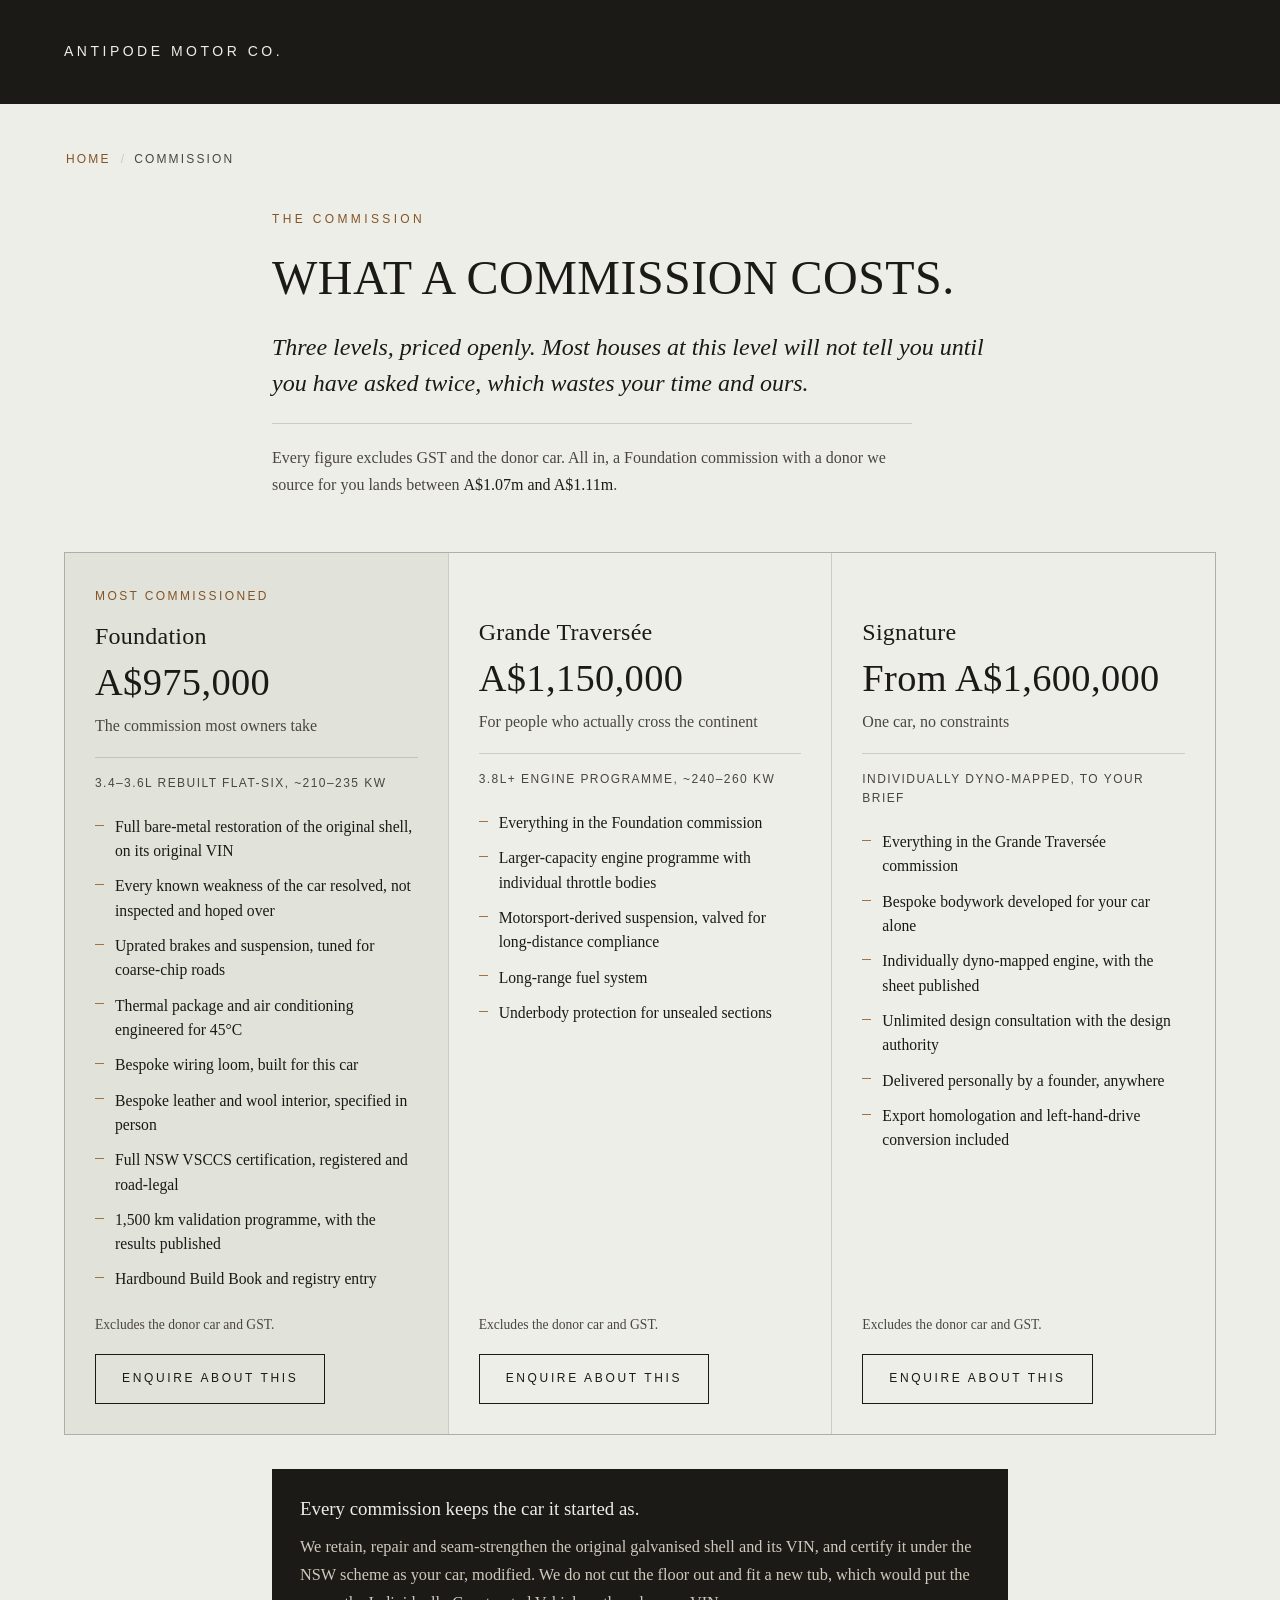
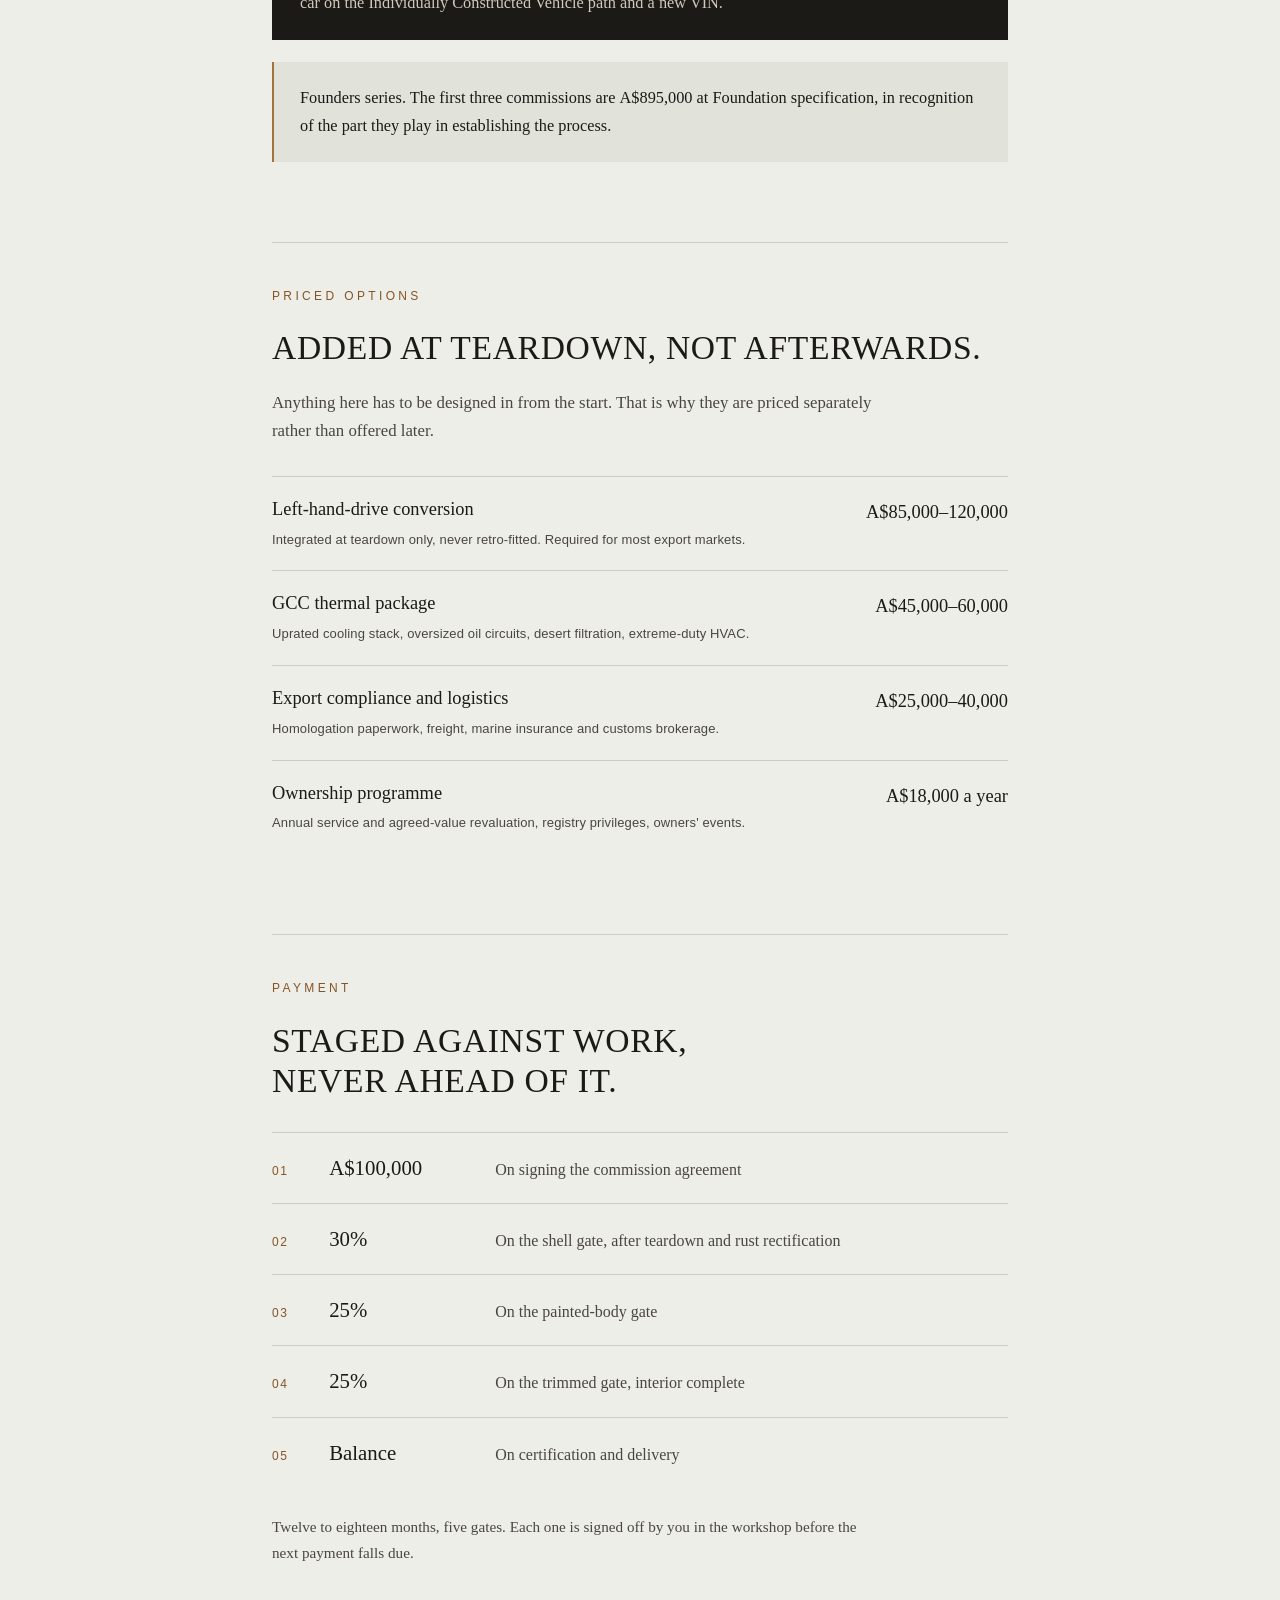
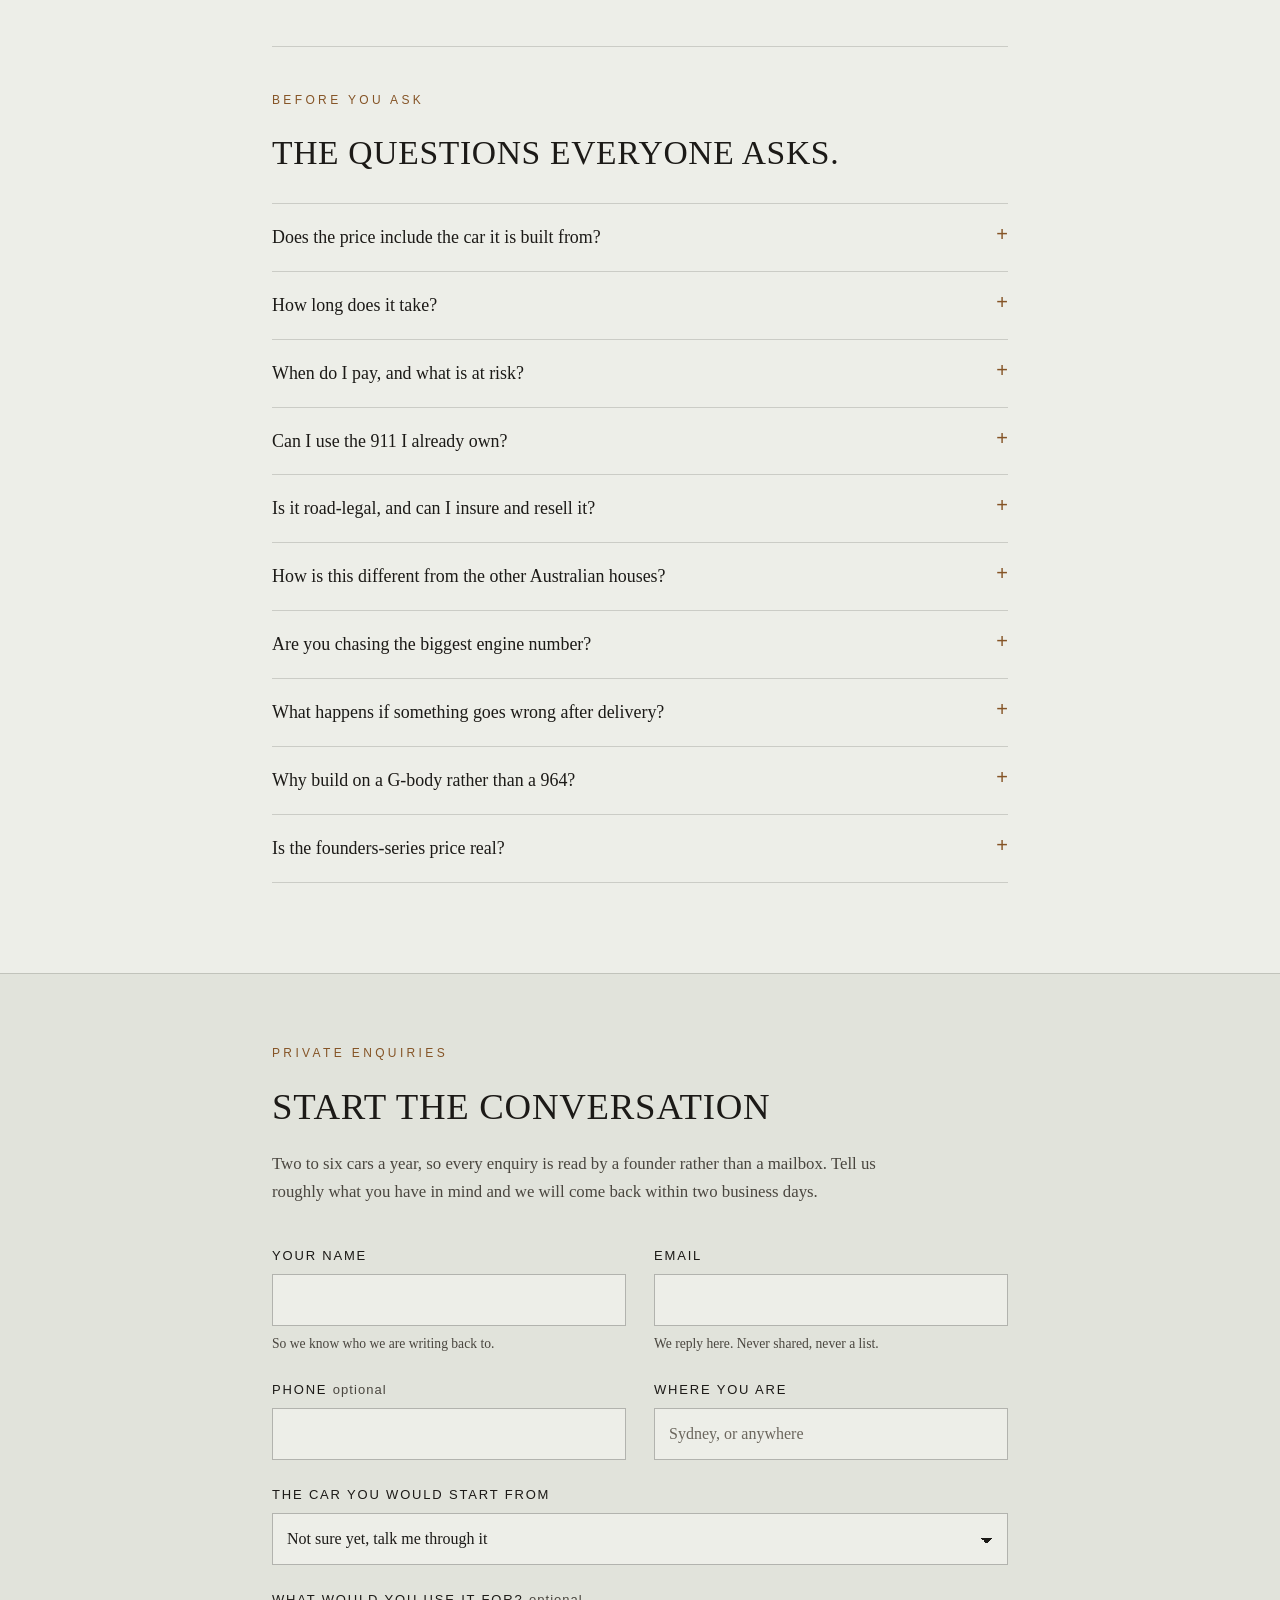
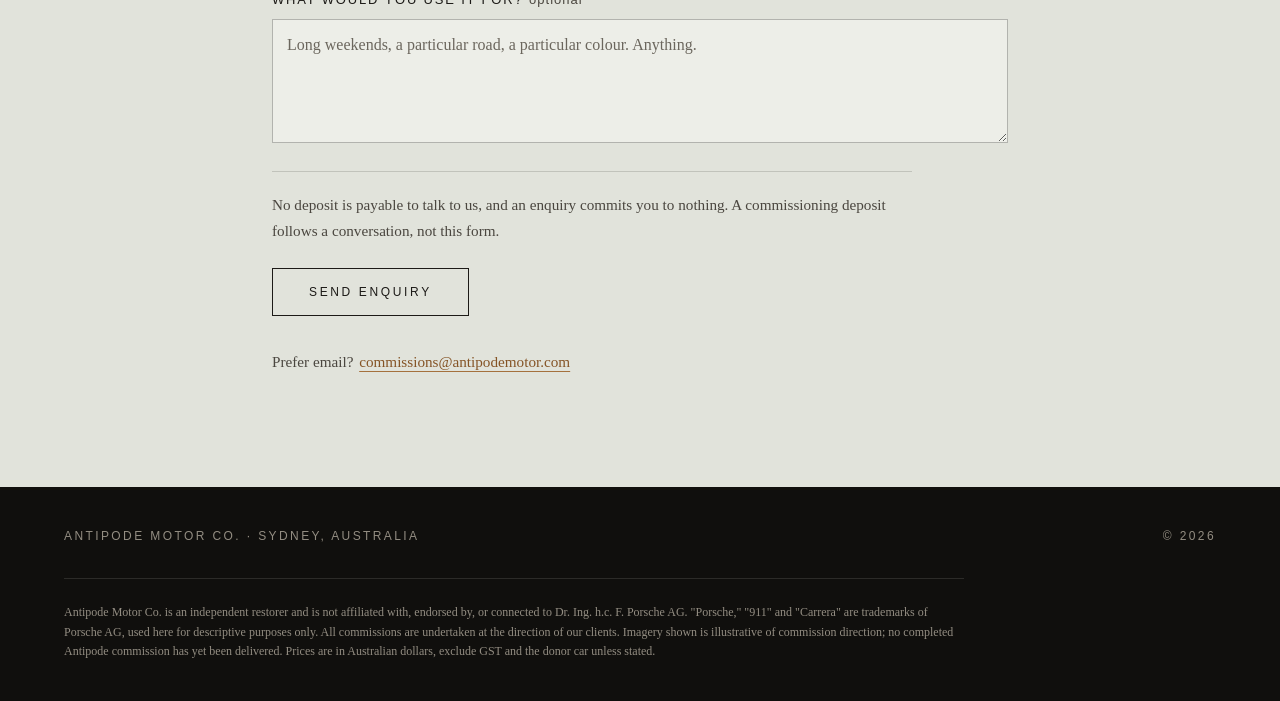
==== commit c754963d: "Answer the A$1.6m comparison on the axis Antipode wins Researching "porsche restomod sydney" mostly " ====
--- a/web/commission/index.html
+++ b/web/commission/index.html
@@ -59,6 +59,16 @@
           },
           {
             "@type": "Question",
+            "name": "How is this different from the other Australian houses?",
+            "acceptedAnswer": { "@type": "Answer", "text": "On one point that matters more than any other at this price: we keep the original galvanised floor and the original VIN. Some houses cut the floor out and fit an entirely new tub. That is a legitimate engineering choice and it buys rigidity, but it is also a heavier regulatory path, because a car built that way can be treated as an Individually Constructed Vehicle and issued a new VIN. Yours is certified under the NSW scheme as your car, modified, on the identity it left the factory with. That is what an insurer underwrites and what a future buyer's inspector looks for." }
+          },
+          {
+            "@type": "Question",
+            "name": "Are you chasing the biggest engine number?",
+            "acceptedAnswer": { "@type": "Answer", "text": "No, and you should know that before you compare spec sheets. There is an Australian car at this money with a 4.4-litre and 300kW, and we are not trying to beat it. Our engines are built for a 1,200 kilometre day at 42 degrees on coarse chip, which is a different brief from a peak figure, and the validation record we publish is where that shows up. If the headline number is what you are buying, we are honestly not the right house." }
+          },
+          {
+            "@type": "Question",
             "name": "What happens if something goes wrong after delivery?",
             "acceptedAnswer": { "@type": "Answer", "text": "We rectify it. Australian Consumer Law guarantees cannot be contracted out of and we do not try to. Beyond that we run a service-campaign policy: if a fault turns out to be systemic across the registry, every affected car is corrected without argument." }
           },
@@ -120,7 +130,7 @@
             <p class="tier-sub">The commission most owners take</p>
             <p class="tier-engine">3.4&ndash;3.6L rebuilt flat-six, ~210&ndash;235 kW</p>
             <ul class="tier-list">
-              <li>Full bare-metal restoration of the galvanised shell</li>
+              <li>Full bare-metal restoration of the original shell, on its original VIN</li>
               <li>Every known weakness of the car resolved, not inspected and hoped over</li>
               <li>Uprated brakes and suspension, tuned for coarse-chip roads</li>
               <li>Thermal package and air conditioning engineered for 45&deg;C</li>
@@ -167,6 +177,14 @@
           </div>
         </div>
 
+        <p class="keeps-note">
+          <b>Every commission keeps the car it started as.</b> We retain, repair
+          and seam-strengthen the original galvanised shell and its VIN, and
+          certify it under the NSW scheme as your car, modified. We do not cut the
+          floor out and fit a new tub, which would put the car on the Individually
+          Constructed Vehicle path and a new VIN.
+        </p>
+
         <p class="founders-note">
           <b>Founders series.</b> The first three commissions are
           <b>A$895,000</b> at Foundation specification, in recognition of the part
@@ -240,6 +258,14 @@
             <div class="faq-body"><p>Yes. Every car is certified under the NSW Vehicle Safety Compliance Certification Scheme by a licensed certifier, on its original shell and VIN. The certification file, dyno sheets and validation record are bound into the Build Book, which is what an insurer or a future buyer actually wants to see.</p></div>
           </details>
           <details class="faq">
+            <summary>How is this different from the other Australian houses?</summary>
+            <div class="faq-body"><p>On one point that matters more than any other at this price: we keep the original galvanised floor and the original VIN. Some houses cut the floor out and fit an entirely new tub. That is a legitimate engineering choice and it buys rigidity, but it is also a heavier regulatory path, because a car built that way can be treated as an Individually Constructed Vehicle and issued a new VIN. Yours is certified under the NSW scheme as your car, modified, on the identity it left the factory with. That is what an insurer underwrites and what a future buyer's inspector looks for.</p></div>
+          </details>
+          <details class="faq">
+            <summary>Are you chasing the biggest engine number?</summary>
+            <div class="faq-body"><p>No, and you should know that before you compare spec sheets. There is an Australian car at this money with a 4.4-litre and 300kW, and we are not trying to beat it. Our engines are built for a 1,200 kilometre day at 42 degrees on coarse chip, which is a different brief from a peak figure, and the validation record we publish is where that shows up. If the headline number is what you are buying, we are honestly not the right house.</p></div>
+          </details>
+          <details class="faq">
             <summary>What happens if something goes wrong after delivery?</summary>
             <div class="faq-body"><p>We rectify it. Australian Consumer Law guarantees cannot be contracted out of and we do not try to. Beyond that we run a service-campaign policy: if a fault turns out to be systemic across the registry, every affected car is corrected without argument.</p></div>
           </details>
--- a/web/styles.css
+++ b/web/styles.css
@@ -1443,9 +1443,31 @@
   padding: 14px 26px;
 }
 
+/* Sits directly under the prices because that is where the comparison against
+   the other Australian houses happens. Ink-ground so it reads as a position
+   rather than a footnote. */
+.keeps-note {
+  max-width: 46rem;
+  margin: 34px auto 0;
+  padding: 24px 28px;
+  background: var(--ink);
+  color: #cfc9bc;
+  font-size: 1.02rem;
+  line-height: 1.7;
+}
+
+.keeps-note b {
+  display: block;
+  margin-bottom: 8px;
+  font-weight: 400;
+  font-family: var(--serif);
+  font-size: 1.18rem;
+  color: var(--paper);
+}
+
 .founders-note {
   max-width: 46rem;
-  margin: 30px auto 0;
+  margin: 22px auto 0;
   padding: 22px 26px;
   background: var(--stone);
   border-left: 2px solid var(--ochre);
